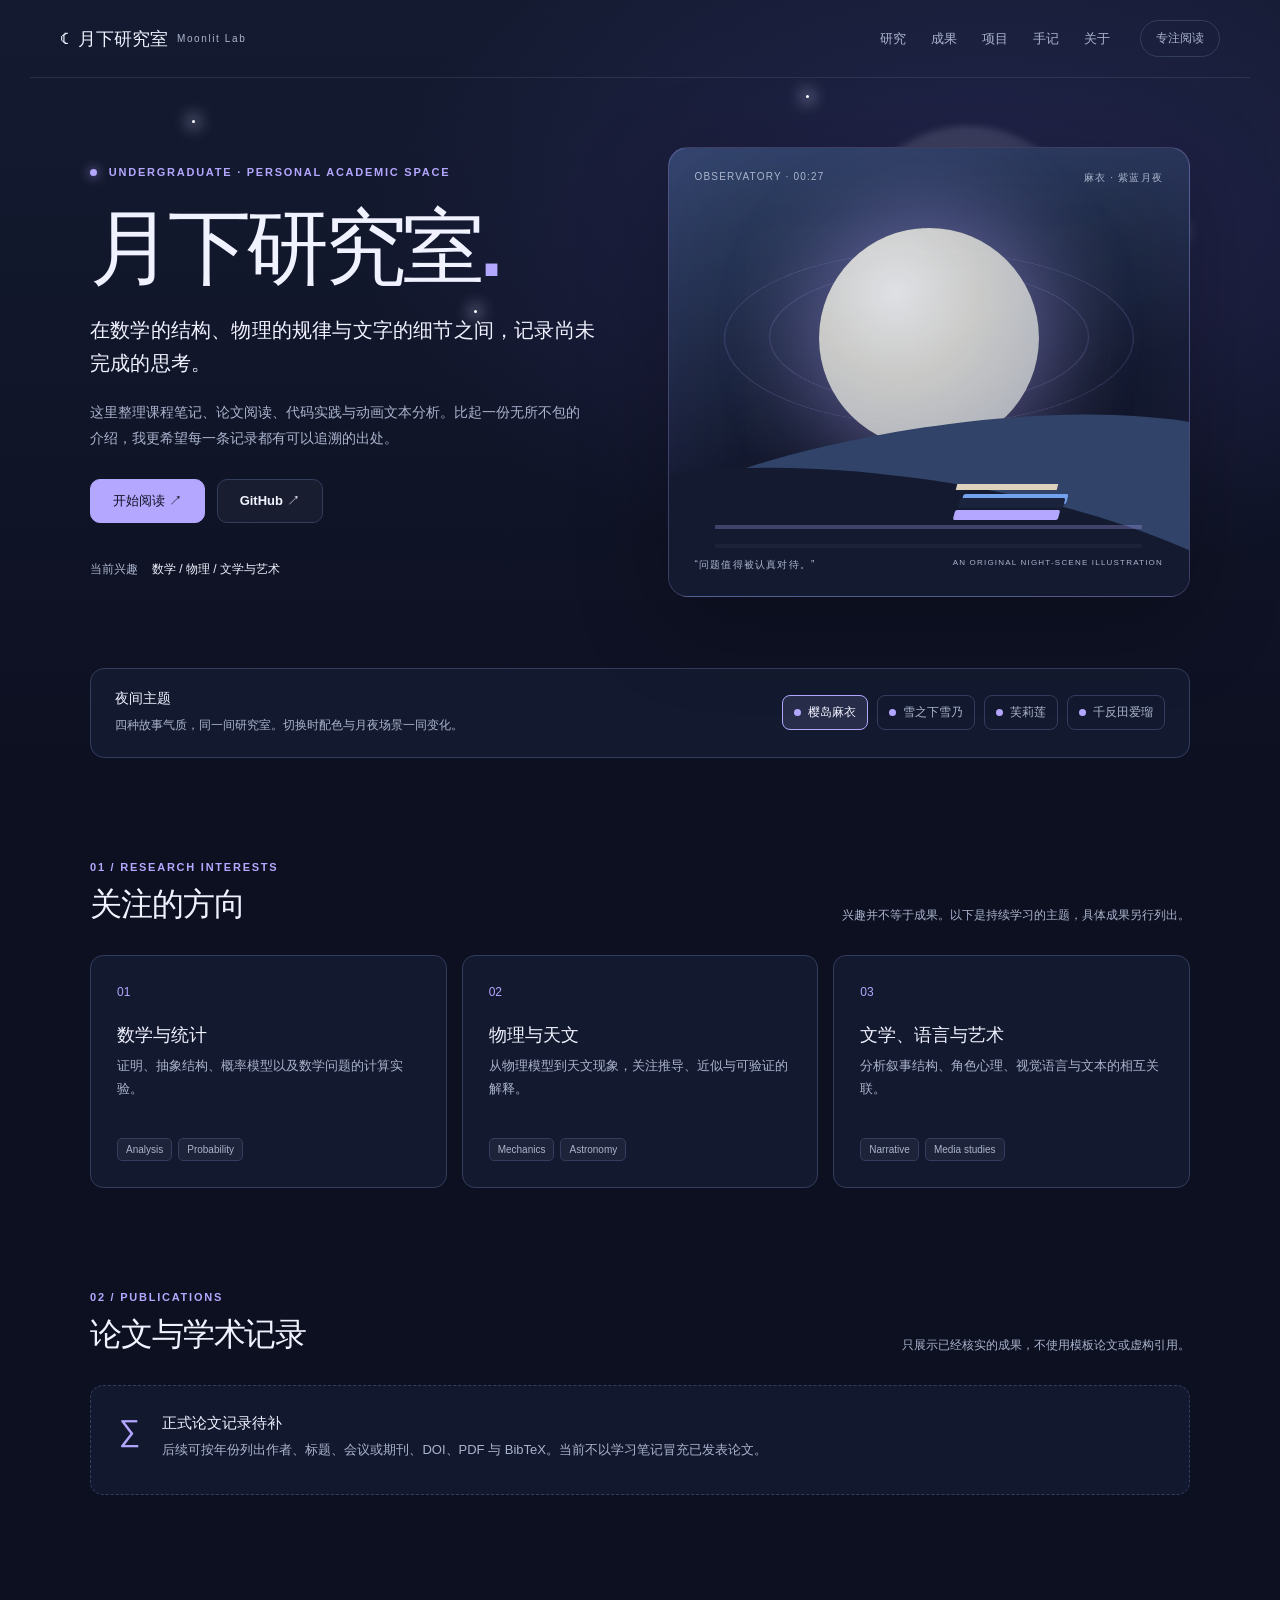
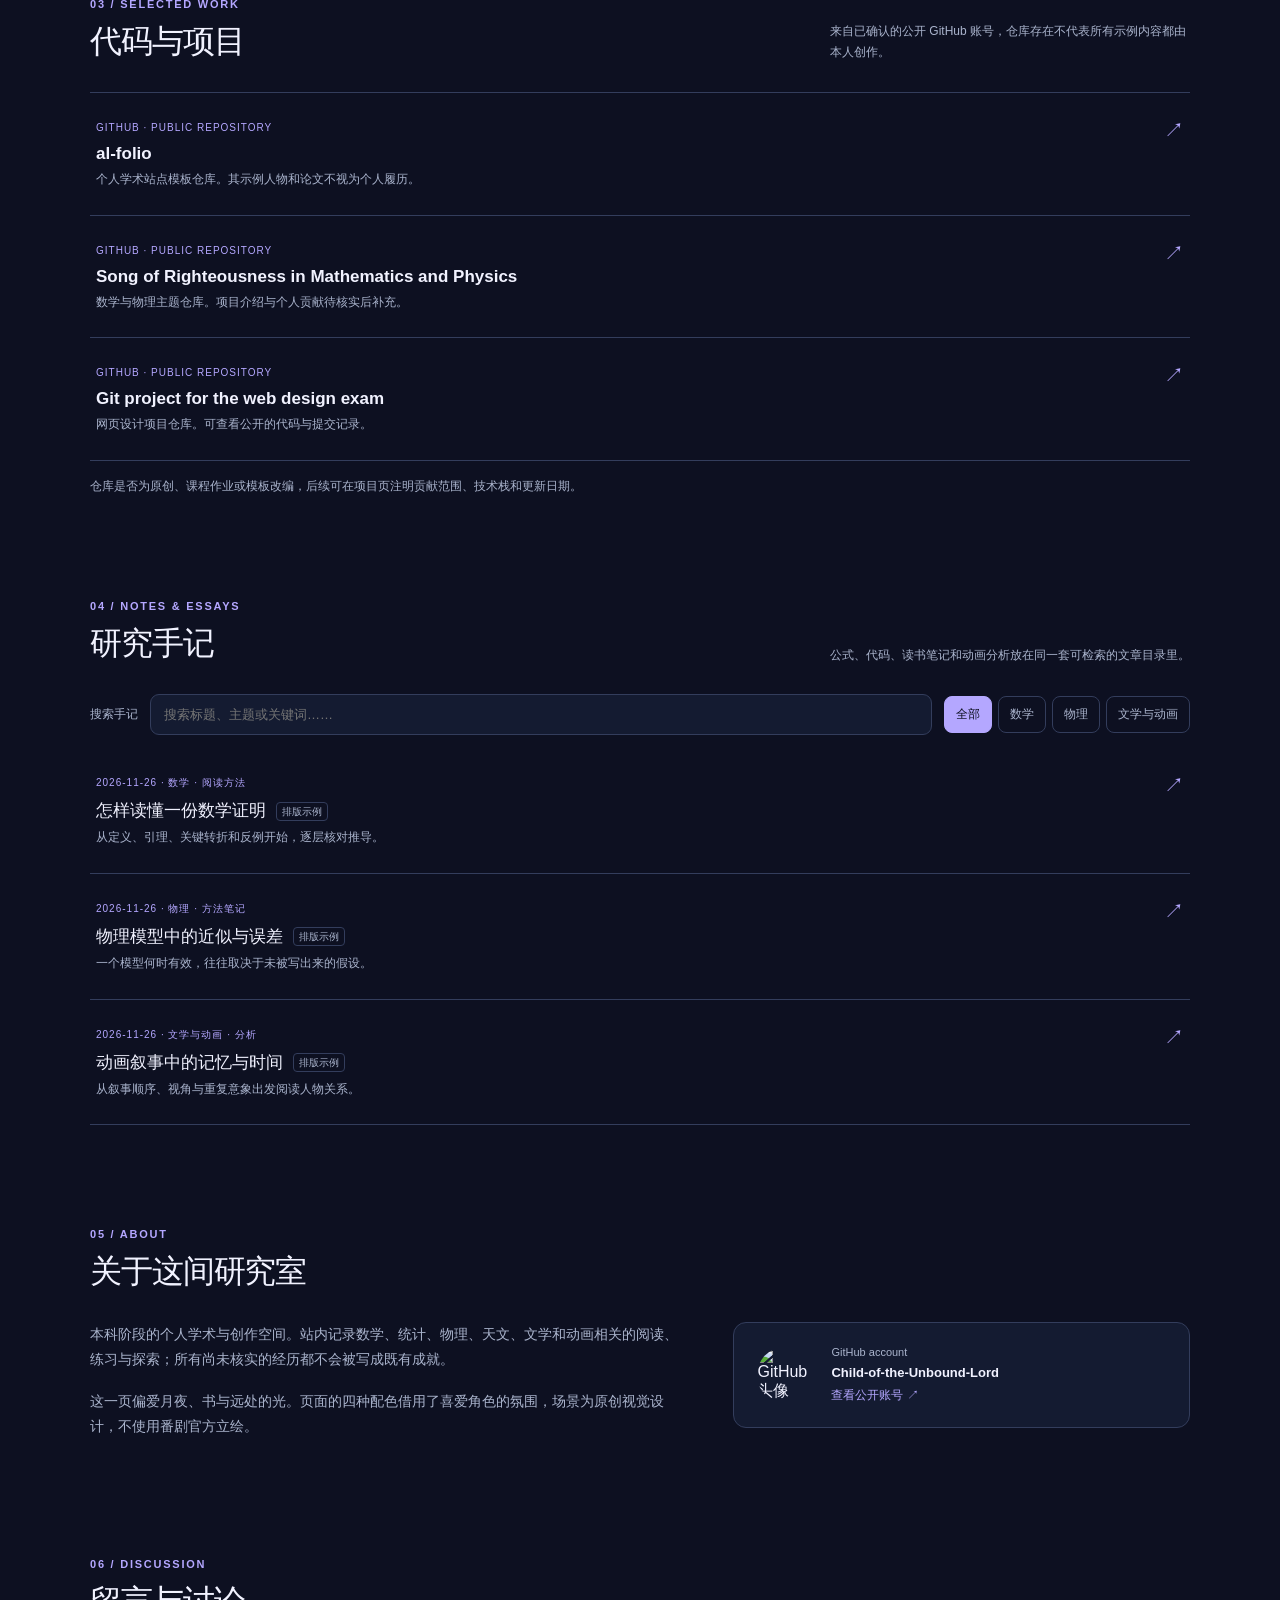
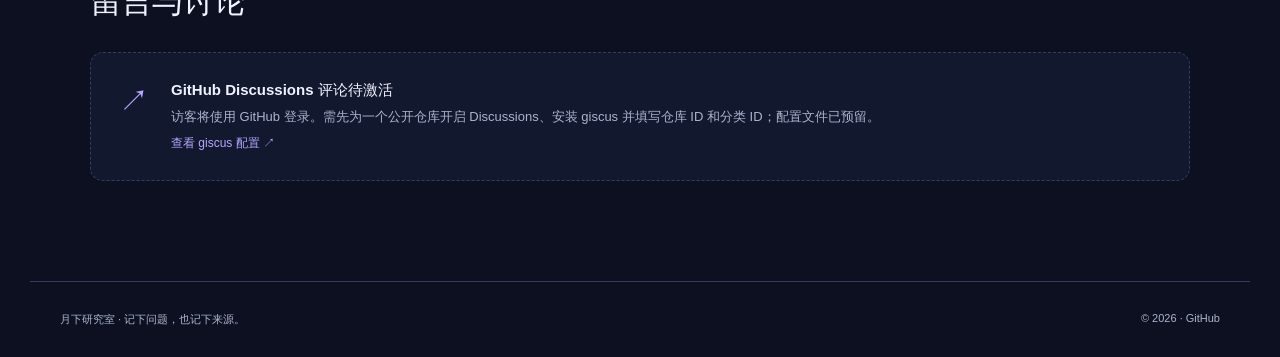
==== docs/index.html @ 4093edd8 "Add Moonlit Lab academic website in docs for GitHub Pages" ====
<!doctype html><html lang="zh-CN"><head><meta charset="utf-8"><meta name="viewport" content="width=device-width,initial-scale=1"><meta name="theme-color" content="#11152b"><meta name="description" content="月下研究室：数学、物理、文学与动画的个人学术空间。"><title>月下研究室 · Moonlit Lab</title><link rel="stylesheet" href="assets/style.css"></head><body data-theme="mai"><div class="sky" aria-hidden="true"><i class="moon"></i><i class="star s1"></i><i class="star s2"></i><i class="star s3"></i><i class="star s4"></i><i class="star s5"></i></div><a class="skip" href="#main">跳到正文</a><header class="topbar"><a href="#home" class="brand">☾ <span>月下研究室</span><small>Moonlit Lab</small></a><nav aria-label="主导航"><a href="#research">研究</a><a href="#publications">成果</a><a href="#projects">项目</a><a href="#notes">手记</a><a href="#about">关于</a></nav><button id="read-mode" class="icon-btn" aria-pressed="false" title="专注阅读模式">专注阅读</button></header><main id="main"><section class="hero" id="home"><div class="hero-copy"><div class="eyebrow"><span class="signal"></span> UNDERGRADUATE · PERSONAL ACADEMIC SPACE</div><h1>月下研究室<span class="dot">.</span></h1><p class="lead">在数学的结构、物理的规律与文字的细节之间，记录尚未完成的思考。</p><p class="intro">这里整理课程笔记、论文阅读、代码实践与动画文本分析。比起一份无所不包的介绍，我更希望每一条记录都有可以追溯的出处。</p><div class="actions"><a class="button primary" href="#notes">开始阅读 <span>↗</span></a><a class="button secondary" target="_blank" rel="noopener noreferrer" href="https://github.com/Child-of-the-Unbound-Lord">GitHub ↗</a></div><div class="status"><span>当前兴趣</span><b>数学 / 物理 / 文学与艺术</b></div></div><div class="hero-art" aria-label="梦幻月夜与研究书桌的装饰场景"><div class="scene-head"><span>OBSERVATORY · 00:27</span><span id="theme-caption">麻衣 · 紫蓝月夜</span></div><div class="orbit orbit1"></div><div class="orbit orbit2"></div><div class="big-moon"></div><div class="landscape"><div class="hill back"></div><div class="hill front"></div><div class="rail"></div><div class="book-stack"></div></div><div class="scene-foot">“问题值得被认真对待。”<span>AN ORIGINAL NIGHT-SCENE ILLUSTRATION</span></div></div></section><section class="theme-panel"><div><b>夜间主题</b><p>四种故事气质，同一间研究室。切换时配色与月夜场景一同变化。</p></div><div class="themes" role="group" aria-label="切换动漫主题"><button data-settheme="mai" aria-pressed="true"><i></i>樱岛麻衣</button><button data-settheme="yukino" aria-pressed="false"><i></i>雪之下雪乃</button><button data-settheme="frieren" aria-pressed="false"><i></i>芙莉莲</button><button data-settheme="eru" aria-pressed="false"><i></i>千反田爱瑠</button></div></section><section class="section" id="research"><div class="section-heading"><div><div class="kicker">01 / RESEARCH INTERESTS</div><h2>关注的方向</h2></div><p>兴趣并不等于成果。以下是持续学习的主题，具体成果另行列出。</p></div><div class="three"><article class="topic"><span class="num">01</span><h3>数学与统计</h3><p>证明、抽象结构、概率模型以及数学问题的计算实验。</p><div class="tags"><span>Analysis</span><span>Probability</span></div></article><article class="topic"><span class="num">02</span><h3>物理与天文</h3><p>从物理模型到天文现象，关注推导、近似与可验证的解释。</p><div class="tags"><span>Mechanics</span><span>Astronomy</span></div></article><article class="topic"><span class="num">03</span><h3>文学、语言与艺术</h3><p>分析叙事结构、角色心理、视觉语言与文本的相互关联。</p><div class="tags"><span>Narrative</span><span>Media studies</span></div></article></div></section><section class="section" id="publications"><div class="section-heading"><div><div class="kicker">02 / PUBLICATIONS</div><h2>论文与学术记录</h2></div><p>只展示已经核实的成果，不使用模板论文或虚构引用。</p></div><div class="empty"><div class="empty-icon">∑</div><div><b>正式论文记录待补</b><p>后续可按年份列出作者、标题、会议或期刊、DOI、PDF 与 BibTeX。当前不以学习笔记冒充已发表论文。</p></div></div></section><section class="section" id="projects"><div class="section-heading"><div><div class="kicker">03 / SELECTED WORK</div><h2>代码与项目</h2></div><p>来自已确认的公开 GitHub 账号，仓库存在不代表所有示例内容都由本人创作。</p></div><div class="project-list"><a class="project" href="https://github.com/Child-of-the-Unbound-Lord/al-folio" target="_blank" rel="noopener noreferrer"><div><small>GITHUB · PUBLIC REPOSITORY</small><h3>al-folio</h3><p>个人学术站点模板仓库。其示例人物和论文不视为个人履历。</p></div><span class="arrow">↗</span></a><a class="project" href="https://github.com/Child-of-the-Unbound-Lord/Song-of-Righteousness-in-Mathematics-and-Physics" target="_blank" rel="noopener noreferrer"><div><small>GITHUB · PUBLIC REPOSITORY</small><h3>Song of Righteousness in Mathematics and Physics</h3><p>数学与物理主题仓库。项目介绍与个人贡献待核实后补充。</p></div><span class="arrow">↗</span></a><a class="project" href="https://github.com/Child-of-the-Unbound-Lord/Git-project-for-the-web-design-exam" target="_blank" rel="noopener noreferrer"><div><small>GITHUB · PUBLIC REPOSITORY</small><h3>Git project for the web design exam</h3><p>网页设计项目仓库。可查看公开的代码与提交记录。</p></div><span class="arrow">↗</span></a></div><p class="detail">仓库是否为原创、课程作业或模板改编，后续可在项目页注明贡献范围、技术栈和更新日期。</p></section><section class="section" id="notes"><div class="section-heading"><div><div class="kicker">04 / NOTES & ESSAYS</div><h2>研究手记</h2></div><p>公式、代码、读书笔记和动画分析放在同一套可检索的文章目录里。</p></div><div class="searchbar"><label for="query">搜索手记</label><input id="query" type="search" placeholder="搜索标题、主题或关键词……" autocomplete="off"><div class="filter" role="group" aria-label="文章分类"><button data-filter="all" aria-pressed="true">全部</button><button data-filter="math" aria-pressed="false">数学</button><button data-filter="physics" aria-pressed="false">物理</button><button data-filter="arts" aria-pressed="false">文学与动画</button></div></div><div id="note-list" class="note-list"></div><p id="no-results" class="no-results" hidden>没有找到匹配的文章。</p></section><section class="section" id="about"><div class="section-heading"><div><div class="kicker">05 / ABOUT</div><h2>关于这间研究室</h2></div></div><div class="about-grid"><div><p>本科阶段的个人学术与创作空间。站内记录数学、统计、物理、天文、文学和动画相关的阅读、练习与探索；所有尚未核实的经历都不会被写成既有成就。</p><p>这一页偏爱月夜、书与远处的光。页面的四种配色借用了喜爱角色的氛围，场景为原创视觉设计，不使用番剧官方立绘。</p></div><aside class="identity"><img src="https://avatars.githubusercontent.com/u/210881829?v=4" alt="GitHub 头像" width="56" height="56"><div><small>GitHub account</small><strong>Child-of-the-Unbound-Lord</strong><a href="https://github.com/Child-of-the-Unbound-Lord" target="_blank" rel="noopener noreferrer">查看公开账号 ↗</a></div></aside></div></section><section class="section" id="comments"><div class="section-heading"><div><div class="kicker">06 / DISCUSSION</div><h2>留言与讨论</h2></div></div><div id="comment-box" class="empty"><div class="empty-icon">↗</div><div><b>GitHub Discussions 评论待激活</b><p>访客将使用 GitHub 登录。需先为一个公开仓库开启 Discussions、安装 giscus 并填写仓库 ID 和分类 ID；配置文件已预留。</p><a href="https://giscus.app/zh-CN" target="_blank" rel="noopener noreferrer">查看 giscus 配置 ↗</a></div></div></section></main><footer><span>月下研究室 · 记下问题，也记下来源。</span><span>© <span id="year"></span> · <a href="https://github.com/Child-of-the-Unbound-Lord">GitHub</a></span></footer><script src="assets/data.js"></script><script src="assets/app.js"></script></body></html>
---- docs/assets/style.css ----
:root{font-family:Inter,-apple-system,BlinkMacSystemFont,"PingFang SC","Microsoft YaHei",sans-serif;color-scheme:dark;font-synthesis:none}*{box-sizing:border-box}html{scroll-behavior:smooth;scroll-padding-top:85px}body{--bg:#0d1021;--panel:#141b31;--panel2:#1a233b;--line:#333d5c;--text:#f1f2ff;--muted:#aab4cd;--accent:#b4a7ff;--a2:#75a2ed;--glow:#6655cc;background:var(--bg);color:var(--text);margin:0;min-width:320px;transition:background .3s,color .3s}body[data-theme=yukino]{--bg:#0c1420;--panel:#142433;--panel2:#1c3142;--line:#365367;--text:#eefaff;--muted:#a3b9c7;--accent:#9cdaed;--a2:#79a9db;--glow:#4c93bd}body[data-theme=frieren]{--bg:#101b19;--panel:#162b26;--panel2:#20382f;--line:#3d5b4c;--text:#f2fff7;--muted:#b6cfc2;--accent:#b7dba7;--a2:#85b7ad;--glow:#619b80}body[data-theme=eru]{--bg:#21151b;--panel:#32232a;--panel2:#422c32;--line:#72504e;--text:#fff6e9;--muted:#dcc7b8;--accent:#f5c88b;--a2:#cfa3ad;--glow:#c09265}button,input{font:inherit}button{cursor:pointer}a{color:inherit;text-decoration:none}a:hover{color:var(--accent)}p{line-height:1.8}body>.sky{position:absolute;left:0;right:0;height:780px;overflow:hidden;pointer-events:none;background:radial-gradient(ellipse at 77% 30%,color-mix(in srgb,var(--glow),transparent 79%),transparent 45%),linear-gradient(to bottom,var(--panel),transparent)}.moon{position:absolute;top:126px;right:15%;width:240px;height:240px;border-radius:50%;background:radial-gradient(circle at 38% 35%,#fffde6 0%,#d9dcf2 40%,#7789b1 100%);opacity:.15;filter:blur(3px)}.star{position:absolute;background:#fff;border-radius:50%;width:3px;height:3px;box-shadow:0 0 16px 3px #d7dbff}.s1{left:15%;top:120px}.s2{left:63%;top:95px}.s3{left:79%;top:430px}.s4{left:37%;top:310px}.s5{left:92%;top:230px}.skip{position:absolute;left:-999px}.skip:focus{left:12px;top:12px;z-index:100;background:var(--panel);padding:12px}.topbar,main,footer{position:relative;z-index:1}.topbar{height:78px;max-width:1220px;padding:0 30px;margin:auto;display:flex;align-items:center;gap:30px;border-bottom:1px solid #ffffff16}.brand{display:flex;align-items:center;gap:9px;font-size:18px;font-weight:750;white-space:nowrap}.brand:first-letter{color:var(--accent)}.brand small{font-weight:400;font-size:10px;letter-spacing:.16em;color:var(--muted)}nav{display:flex;gap:25px;margin-left:auto}nav a{color:var(--muted);font-size:13px}nav a:hover{color:var(--text)}.icon-btn{background:transparent;color:var(--muted);border:1px solid var(--line);padding:9px 15px;border-radius:100px;font-size:12px}.icon-btn:hover{color:var(--text);border-color:var(--accent)}main{max-width:1160px;margin:auto;padding:0 30px}.hero{display:grid;grid-template-columns:1fr 1fr;align-items:center;gap:55px;min-height:590px;padding:68px 0 70px}.eyebrow,.kicker{font-size:11px;letter-spacing:.16em;color:var(--accent);font-weight:750}.signal{display:inline-block;width:7px;height:7px;background:var(--accent);border-radius:50%;box-shadow:0 0 12px var(--accent);margin-right:7px}h1{font-size:clamp(49px,6.5vw,86px);letter-spacing:-.06em;line-height:1.07;margin:25px 0 22px}.dot{color:var(--accent)}.lead{font-size:20px;line-height:1.65;max-width:510px;letter-spacing:.01em}.intro{font-size:14px;color:var(--muted);max-width:490px}.actions{display:flex;gap:12px;margin-top:28px}.button{padding:12px 22px;border-radius:10px;font-size:13px;font-weight:700;border:1px solid var(--line)}.primary{background:var(--accent);color:var(--bg);border-color:var(--accent)}.primary:hover{color:var(--bg);filter:brightness(1.1)}.secondary{background:#ffffff0a}.status{display:flex;gap:14px;margin-top:38px;font-size:12px}.status span{color:var(--muted)}.status b{font-weight:500}.hero-art{height:450px;background:linear-gradient(160deg,color-mix(in srgb,var(--a2),transparent 74%),transparent 60%),linear-gradient(180deg,var(--panel2),var(--bg));position:relative;border-radius:20px;overflow:hidden;border:1px solid color-mix(in srgb,var(--accent),transparent 70%);box-shadow:0 24px 90px #0004,inset 0 0 90px color-mix(in srgb,var(--glow),transparent 90%)}.scene-head,.scene-foot{z-index:3;position:absolute;left:26px;right:26px;display:flex;justify-content:space-between;color:var(--muted);font-size:10px;letter-spacing:.12em}.scene-head{top:23px}.scene-foot{bottom:24px}.scene-foot span{font-size:8px}.big-moon{position:absolute;width:220px;height:220px;border-radius:50%;top:80px;left:calc(50% - 110px);background:radial-gradient(circle at 35% 30%,#fff,#e7e6e0 39%,#bec3d1 100%);opacity:.86;box-shadow:0 0 90px 20px color-mix(in srgb,var(--accent),transparent 54%)}.orbit{position:absolute;width:320px;height:320px;border:1px solid color-mix(in srgb,var(--accent),transparent 75%);border-radius:50%;left:calc(50% - 160px);top:29px;transform:rotateX(65deg) rotateZ(40deg)}.orbit2{width:410px;height:410px;left:calc(50% - 205px);top:-15px;transform:rotateX(65deg) rotateZ(-30deg)}.landscape{position:absolute;inset:0}.hill{position:absolute;bottom:-95px;width:140%;height:210px;border-radius:50% 50% 0 0;left:-20%}.hill.back{bottom:-42px;background:color-mix(in srgb,var(--a2),var(--bg) 65%);transform:rotate(-9deg)}.hill.front{background:var(--panel);transform:rotate(9deg)}.rail{position:absolute;bottom:67px;left:9%;right:9%;height:4px;background:var(--accent);opacity:.28;box-shadow:0 19px 0 #fff2}.book-stack{position:absolute;right:25%;bottom:76px;width:105px;height:10px;border-radius:2px;background:var(--accent);transform:skew(-15deg);box-shadow:2px -12px 0 0 var(--panel2),4px -16px 0 0 var(--a2),-7px -28px 0 -2px #dfd2bc}.theme-panel{background:color-mix(in srgb,var(--panel),transparent 10%);border:1px solid var(--line);border-radius:14px;padding:20px 24px;display:flex;align-items:center;justify-content:space-between;gap:25px}.theme-panel b{font-size:14px}.theme-panel p{margin:7px 0 0;font-size:12px;color:var(--muted)}.themes{display:flex;flex-wrap:wrap;gap:9px}.themes button{white-space:nowrap;border:1px solid var(--line);background:transparent;color:var(--muted);padding:8px 11px;border-radius:8px;font-size:12px}.themes button[aria-pressed=true]{border-color:var(--accent);background:color-mix(in srgb,var(--accent),transparent 87%);color:var(--text)}.themes i{display:inline-block;width:7px;height:7px;border-radius:50%;background:var(--accent);margin-right:7px}.section{padding-top:103px}.section-heading{display:flex;justify-content:space-between;align-items:end;gap:22px;margin-bottom:28px}.section-heading h2{font-size:32px;letter-spacing:-.035em;margin:10px 0 0}.section-heading>p{font-size:12px;color:var(--muted);max-width:360px;margin:0}.three{display:grid;grid-template-columns:repeat(3,1fr);gap:15px}.topic{border:1px solid var(--line);background:color-mix(in srgb,var(--panel),transparent 14%);padding:26px;border-radius:13px;min-height:220px}.topic .num{font-size:12px;color:var(--accent)}.topic h3{font-size:18px;margin:23px 0 7px}.topic p{font-size:13px;color:var(--muted);min-height:70px;margin:0}.tags{display:flex;gap:6px;margin-top:14px;flex-wrap:wrap}.tags span{font-size:10px;background:#ffffff0b;border:1px solid var(--line);border-radius:5px;padding:5px 8px;color:var(--muted)}.empty{display:flex;gap:22px;padding:28px;background:color-mix(in srgb,var(--panel),transparent 18%);border:1px dashed var(--line);border-radius:13px}.empty-icon{font-size:30px;color:var(--accent)}.empty b{font-size:15px}.empty p{font-size:13px;color:var(--muted);margin:5px 0}.empty a{font-size:12px;color:var(--accent)}.project-list{border-top:1px solid var(--line)}.project,.note{display:flex;justify-content:space-between;gap:25px;padding:24px 6px;border-bottom:1px solid var(--line)}.project:hover,.note:hover{background:#ffffff04}.project small,.note small{font-size:10px;letter-spacing:.1em;color:var(--accent)}.project h3,.note h3{font-size:17px;margin:9px 0 5px;font-weight:650}.project p,.note p,.detail{font-size:12px;color:var(--muted);margin:0}.arrow,.note>span{font-size:20px;color:var(--accent)}.detail{padding-top:15px}.searchbar{display:flex;align-items:center;gap:12px;flex-wrap:wrap;margin-bottom:13px}.searchbar label{font-size:12px;color:var(--muted)}input[type=search]{min-width:215px;flex:1;border:1px solid var(--line);border-radius:9px;background:var(--panel);color:var(--text);padding:12px 13px;outline:0;font-size:13px}input:focus{border-color:var(--accent)}.filter{display:flex;gap:6px;flex-wrap:wrap}.filter button{padding:9px 11px;border:1px solid var(--line);background:transparent;color:var(--muted);border-radius:8px;font-size:12px}.filter button[aria-pressed=true]{background:var(--accent);color:var(--bg);border-color:var(--accent)}.note h3 em{font-style:normal;vertical-align:middle;font-size:10px;padding:3px 5px;border:1px solid var(--line);color:var(--muted);border-radius:4px;margin-left:10px}.no-results{color:var(--muted);font-size:13px}.about-grid{display:grid;grid-template-columns:1.3fr 1fr;gap:50px}.about-grid>div p{font-size:14px;color:var(--muted);margin:0 0 16px}.identity{display:flex;align-items:center;gap:18px;border:1px solid var(--line);border-radius:13px;background:var(--panel);padding:23px;height:max-content}.identity img{border-radius:50%}.identity>div{display:flex;flex-direction:column;gap:7px;min-width:0}.identity small{color:var(--muted);font-size:11px}.identity strong{font-size:13px;overflow-wrap:anywhere}.identity a{font-size:12px;color:var(--accent)}footer{max-width:1220px;margin:100px auto 0;padding:30px;border-top:1px solid var(--line);display:flex;justify-content:space-between;color:var(--muted);font-size:11px}.reading .sky,.reading .hero-art,.reading .theme-panel{display:none}.reading .hero{display:block;min-height:0;padding:40px 0 15px}.reading .hero-copy{max-width:740px}.reading .section{padding-top:65px}.reading .topic{background:transparent}@media(max-width:900px){.hero{grid-template-columns:1fr;gap:24px;padding-top:65px}.hero-art{height:380px}.theme-panel{align-items:start;flex-direction:column}.three{grid-template-columns:1fr}.topic{min-height:auto}.topic p{min-height:0}.about-grid{grid-template-columns:1fr}.topbar{gap:12px}nav{gap:12px}}@media(max-width:580px){main{padding:0 18px}.topbar{padding:0 16px;height:auto;min-height:68px;flex-wrap:wrap;padding-bottom:10px}.brand small{display:none}nav{order:3;flex:1;justify-content:space-between;margin:0;width:100%;padding-top:8px}.icon-btn{margin-left:auto}.hero{padding-top:45px}.hero-art{height:320px}.scene-foot span{display:none}.big-moon{height:155px;width:155px;left:calc(50% - 77px)}.orbit{left:calc(50% - 160px)}.section{padding-top:70px}.section-heading{align-items:start;flex-direction:column;gap:9px}.section-heading h2{font-size:27px}.section-heading>p{max-width:100%}footer{flex-direction:column;gap:10px;padding:24px 18px;margin-top:65px}.searchbar{display:block}.searchbar input{width:100%;margin:9px 0}.filter button{margin:3px}.brand{font-size:15px}}
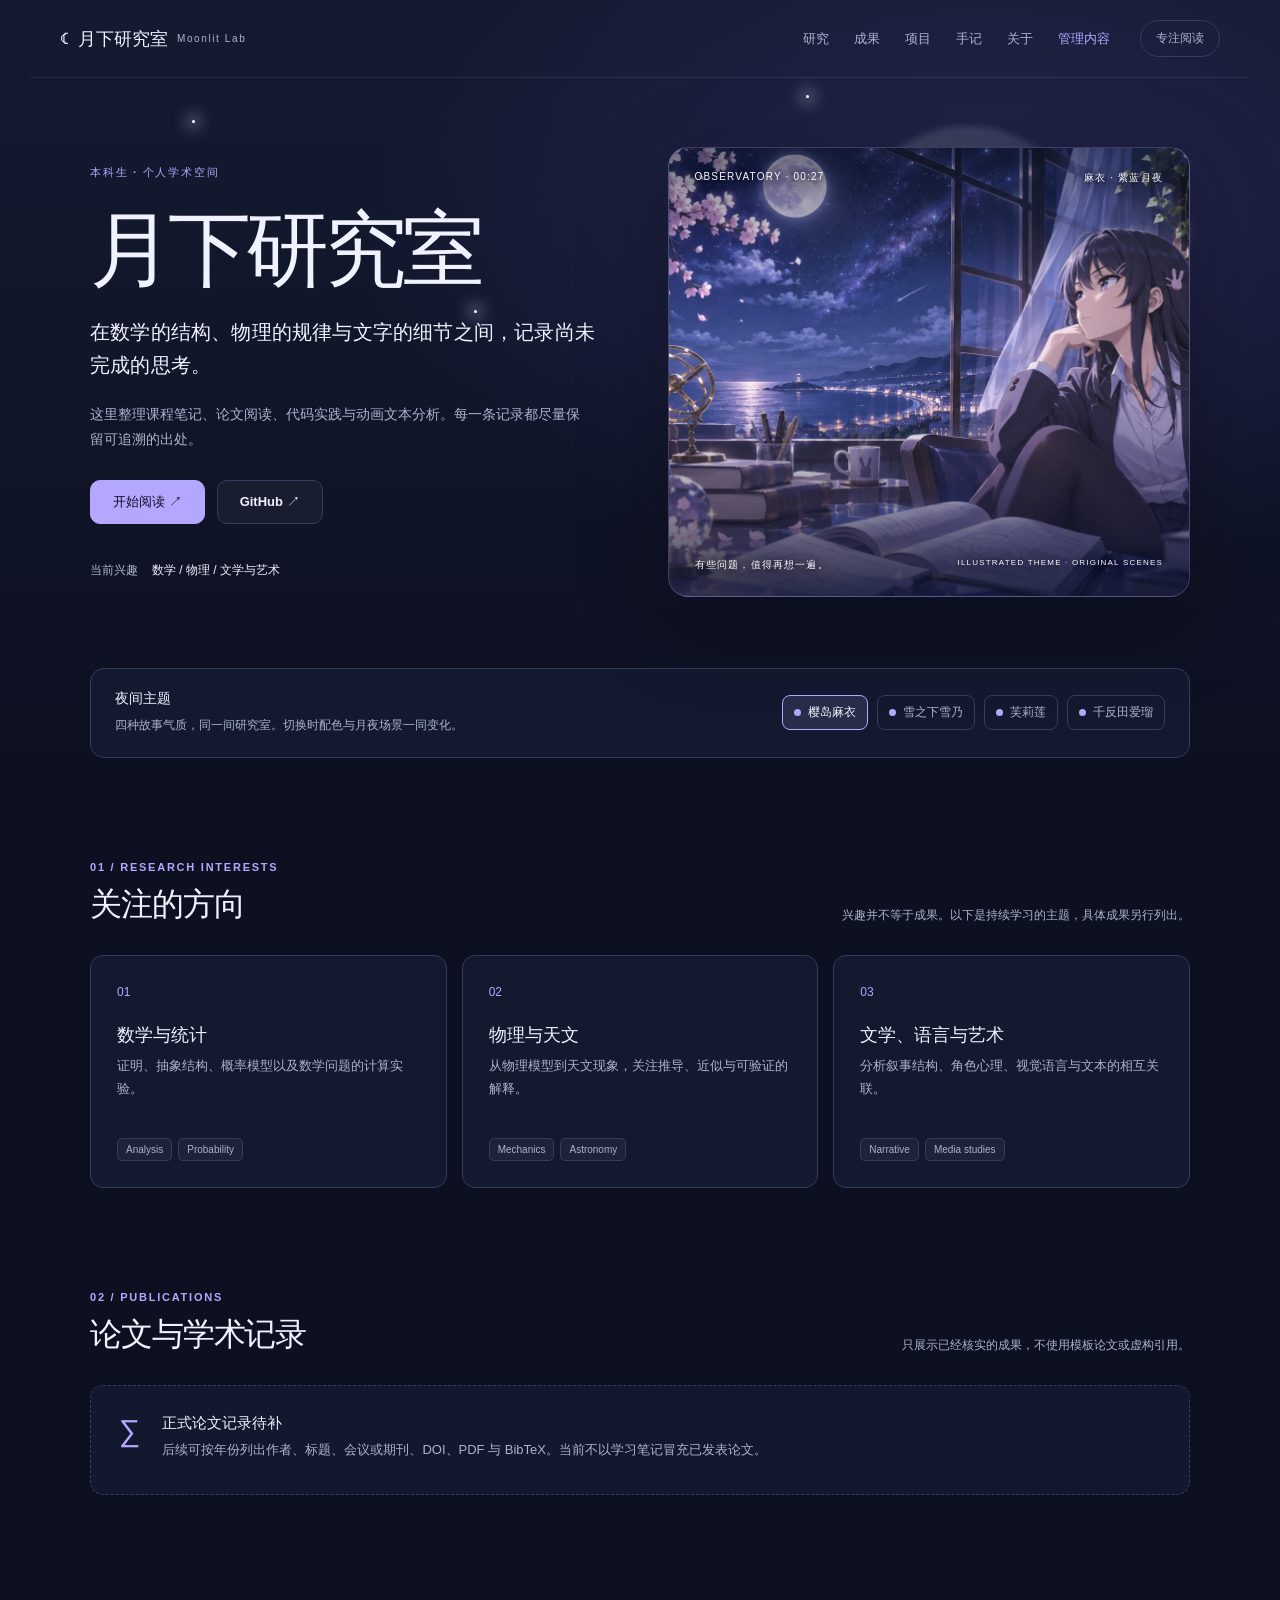
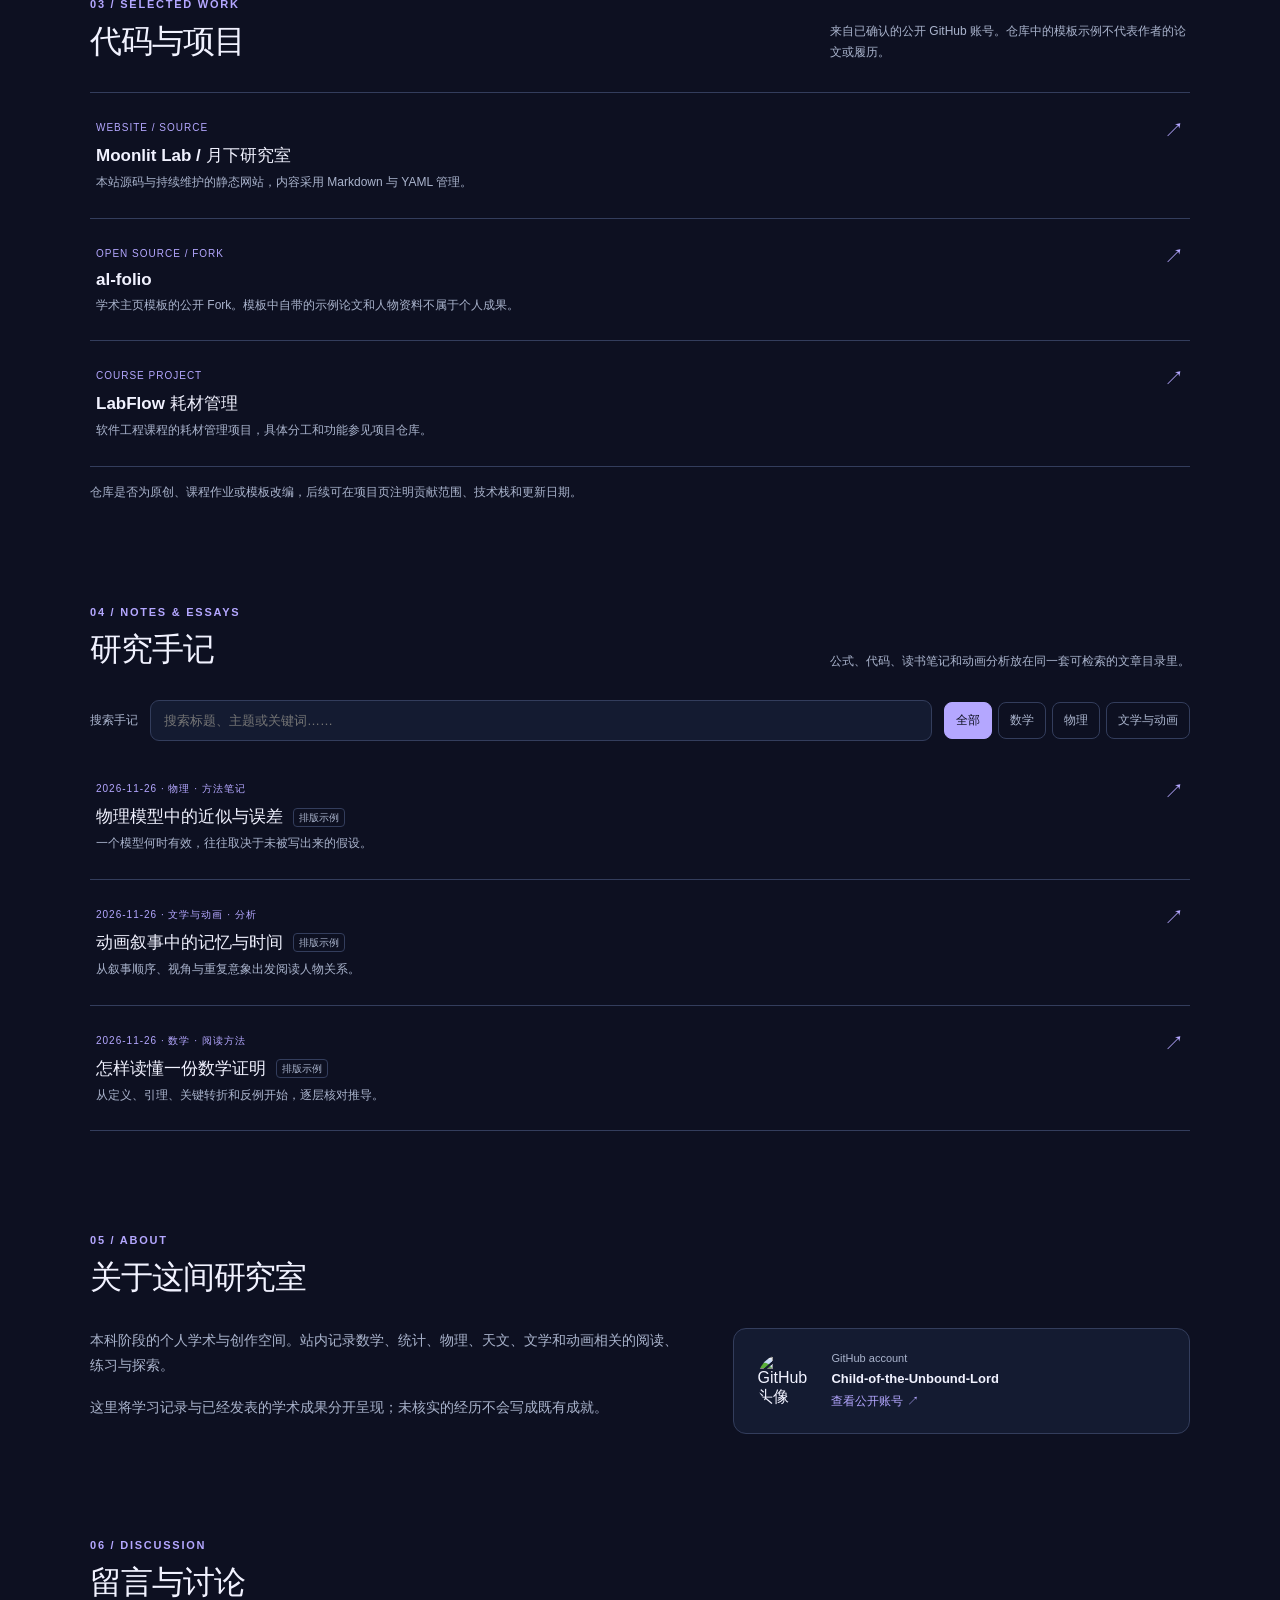
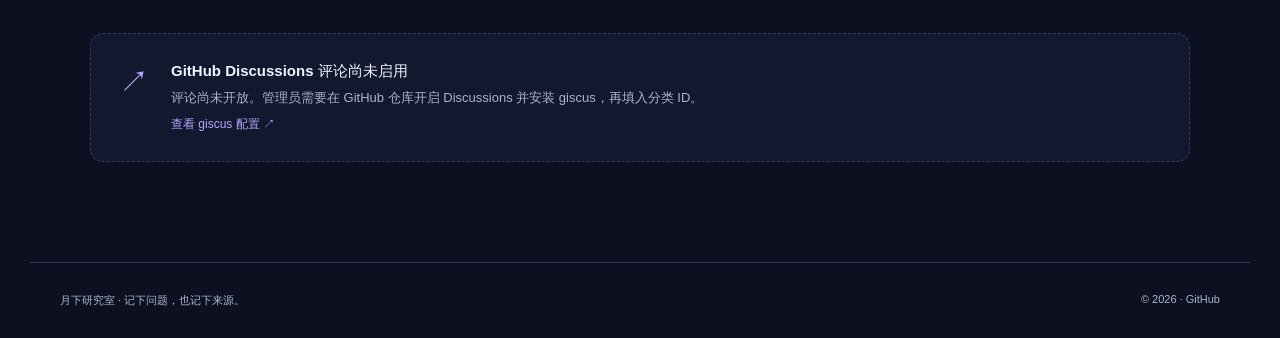
==== commit 4364caf8: "feat: CMS-managed Moonlit Lab, real server-side KaTeX, four illustrations and giscus-ready comments" ====
--- a/docs/index.html
+++ b/docs/index.html
@@ -1 +1,2 @@
-<!doctype html><html lang="zh-CN"><head><meta charset="utf-8"><meta name="viewport" content="width=device-width,initial-scale=1"><meta name="theme-color" content="#11152b"><meta name="description" content="月下研究室：数学、物理、文学与动画的个人学术空间。"><title>月下研究室 · Moonlit Lab</title><link rel="stylesheet" href="assets/style.css"></head><body data-theme="mai"><div class="sky" aria-hidden="true"><i class="moon"></i><i class="star s1"></i><i class="star s2"></i><i class="star s3"></i><i class="star s4"></i><i class="star s5"></i></div><a class="skip" href="#main">跳到正文</a><header class="topbar"><a href="#home" class="brand">☾ <span>月下研究室</span><small>Moonlit Lab</small></a><nav aria-label="主导航"><a href="#research">研究</a><a href="#publications">成果</a><a href="#projects">项目</a><a href="#notes">手记</a><a href="#about">关于</a></nav><button id="read-mode" class="icon-btn" aria-pressed="false" title="专注阅读模式">专注阅读</button></header><main id="main"><section class="hero" id="home"><div class="hero-copy"><div class="eyebrow"><span class="signal"></span> UNDERGRADUATE · PERSONAL ACADEMIC SPACE</div><h1>月下研究室<span class="dot">.</span></h1><p class="lead">在数学的结构、物理的规律与文字的细节之间，记录尚未完成的思考。</p><p class="intro">这里整理课程笔记、论文阅读、代码实践与动画文本分析。比起一份无所不包的介绍，我更希望每一条记录都有可以追溯的出处。</p><div class="actions"><a class="button primary" href="#notes">开始阅读 <span>↗</span></a><a class="button secondary" target="_blank" rel="noopener noreferrer" href="https://github.com/Child-of-the-Unbound-Lord">GitHub ↗</a></div><div class="status"><span>当前兴趣</span><b>数学 / 物理 / 文学与艺术</b></div></div><div class="hero-art" aria-label="梦幻月夜与研究书桌的装饰场景"><div class="scene-head"><span>OBSERVATORY · 00:27</span><span id="theme-caption">麻衣 · 紫蓝月夜</span></div><div class="orbit orbit1"></div><div class="orbit orbit2"></div><div class="big-moon"></div><div class="landscape"><div class="hill back"></div><div class="hill front"></div><div class="rail"></div><div class="book-stack"></div></div><div class="scene-foot">“问题值得被认真对待。”<span>AN ORIGINAL NIGHT-SCENE ILLUSTRATION</span></div></div></section><section class="theme-panel"><div><b>夜间主题</b><p>四种故事气质，同一间研究室。切换时配色与月夜场景一同变化。</p></div><div class="themes" role="group" aria-label="切换动漫主题"><button data-settheme="mai" aria-pressed="true"><i></i>樱岛麻衣</button><button data-settheme="yukino" aria-pressed="false"><i></i>雪之下雪乃</button><button data-settheme="frieren" aria-pressed="false"><i></i>芙莉莲</button><button data-settheme="eru" aria-pressed="false"><i></i>千反田爱瑠</button></div></section><section class="section" id="research"><div class="section-heading"><div><div class="kicker">01 / RESEARCH INTERESTS</div><h2>关注的方向</h2></div><p>兴趣并不等于成果。以下是持续学习的主题，具体成果另行列出。</p></div><div class="three"><article class="topic"><span class="num">01</span><h3>数学与统计</h3><p>证明、抽象结构、概率模型以及数学问题的计算实验。</p><div class="tags"><span>Analysis</span><span>Probability</span></div></article><article class="topic"><span class="num">02</span><h3>物理与天文</h3><p>从物理模型到天文现象，关注推导、近似与可验证的解释。</p><div class="tags"><span>Mechanics</span><span>Astronomy</span></div></article><article class="topic"><span class="num">03</span><h3>文学、语言与艺术</h3><p>分析叙事结构、角色心理、视觉语言与文本的相互关联。</p><div class="tags"><span>Narrative</span><span>Media studies</span></div></article></div></section><section class="section" id="publications"><div class="section-heading"><div><div class="kicker">02 / PUBLICATIONS</div><h2>论文与学术记录</h2></div><p>只展示已经核实的成果，不使用模板论文或虚构引用。</p></div><div class="empty"><div class="empty-icon">∑</div><div><b>正式论文记录待补</b><p>后续可按年份列出作者、标题、会议或期刊、DOI、PDF 与 BibTeX。当前不以学习笔记冒充已发表论文。</p></div></div></section><section class="section" id="projects"><div class="section-heading"><div><div class="kicker">03 / SELECTED WORK</div><h2>代码与项目</h2></div><p>来自已确认的公开 GitHub 账号，仓库存在不代表所有示例内容都由本人创作。</p></div><div class="project-list"><a class="project" href="https://github.com/Child-of-the-Unbound-Lord/al-folio" target="_blank" rel="noopener noreferrer"><div><small>GITHUB · PUBLIC REPOSITORY</small><h3>al-folio</h3><p>个人学术站点模板仓库。其示例人物和论文不视为个人履历。</p></div><span class="arrow">↗</span></a><a class="project" href="https://github.com/Child-of-the-Unbound-Lord/Song-of-Righteousness-in-Mathematics-and-Physics" target="_blank" rel="noopener noreferrer"><div><small>GITHUB · PUBLIC REPOSITORY</small><h3>Song of Righteousness in Mathematics and Physics</h3><p>数学与物理主题仓库。项目介绍与个人贡献待核实后补充。</p></div><span class="arrow">↗</span></a><a class="project" href="https://github.com/Child-of-the-Unbound-Lord/Git-project-for-the-web-design-exam" target="_blank" rel="noopener noreferrer"><div><small>GITHUB · PUBLIC REPOSITORY</small><h3>Git project for the web design exam</h3><p>网页设计项目仓库。可查看公开的代码与提交记录。</p></div><span class="arrow">↗</span></a></div><p class="detail">仓库是否为原创、课程作业或模板改编，后续可在项目页注明贡献范围、技术栈和更新日期。</p></section><section class="section" id="notes"><div class="section-heading"><div><div class="kicker">04 / NOTES & ESSAYS</div><h2>研究手记</h2></div><p>公式、代码、读书笔记和动画分析放在同一套可检索的文章目录里。</p></div><div class="searchbar"><label for="query">搜索手记</label><input id="query" type="search" placeholder="搜索标题、主题或关键词……" autocomplete="off"><div class="filter" role="group" aria-label="文章分类"><button data-filter="all" aria-pressed="true">全部</button><button data-filter="math" aria-pressed="false">数学</button><button data-filter="physics" aria-pressed="false">物理</button><button data-filter="arts" aria-pressed="false">文学与动画</button></div></div><div id="note-list" class="note-list"></div><p id="no-results" class="no-results" hidden>没有找到匹配的文章。</p></section><section class="section" id="about"><div class="section-heading"><div><div class="kicker">05 / ABOUT</div><h2>关于这间研究室</h2></div></div><div class="about-grid"><div><p>本科阶段的个人学术与创作空间。站内记录数学、统计、物理、天文、文学和动画相关的阅读、练习与探索；所有尚未核实的经历都不会被写成既有成就。</p><p>这一页偏爱月夜、书与远处的光。页面的四种配色借用了喜爱角色的氛围，场景为原创视觉设计，不使用番剧官方立绘。</p></div><aside class="identity"><img src="https://avatars.githubusercontent.com/u/210881829?v=4" alt="GitHub 头像" width="56" height="56"><div><small>GitHub account</small><strong>Child-of-the-Unbound-Lord</strong><a href="https://github.com/Child-of-the-Unbound-Lord" target="_blank" rel="noopener noreferrer">查看公开账号 ↗</a></div></aside></div></section><section class="section" id="comments"><div class="section-heading"><div><div class="kicker">06 / DISCUSSION</div><h2>留言与讨论</h2></div></div><div id="comment-box" class="empty"><div class="empty-icon">↗</div><div><b>GitHub Discussions 评论待激活</b><p>访客将使用 GitHub 登录。需先为一个公开仓库开启 Discussions、安装 giscus 并填写仓库 ID 和分类 ID；配置文件已预留。</p><a href="https://giscus.app/zh-CN" target="_blank" rel="noopener noreferrer">查看 giscus 配置 ↗</a></div></div></section></main><footer><span>月下研究室 · 记下问题，也记下来源。</span><span>© <span id="year"></span> · <a href="https://github.com/Child-of-the-Unbound-Lord">GitHub</a></span></footer><script src="assets/data.js"></script><script src="assets/app.js"></script></body></html>
+<!DOCTYPE html>
+<html lang="zh-CN"><head><meta charset="utf-8"/><meta content="width=device-width,initial-scale=1" name="viewport"/><meta content="#11152b" name="theme-color"/><meta content="这里整理课程笔记、论文阅读、代码实践与动画文本分析。每一条记录都尽量保留可追溯的出处。" name="description"/><title>月下研究室 · Moonlit Lab</title><link href="https://child-of-the-unbound-lord.github.io/Song-of-Righteousness-in-Mathematics-and-Physics/" rel="canonical"/><meta content="website" property="og:type"/><meta content="月下研究室 · Moonlit Lab" property="og:title"/><meta content="数学、物理、文学与动画的个人学术空间。" property="og:description"/><meta content="https://child-of-the-unbound-lord.github.io/Song-of-Righteousness-in-Mathematics-and-Physics/" property="og:url"/><meta content="summary" name="twitter:card"/><link href="assets/favicon.svg" rel="icon" type="image/svg+xml"/><link href="assets/style.css" rel="stylesheet"/></head><body data-theme="mai"><div aria-hidden="true" class="sky"><i class="moon"></i><i class="star s1"></i><i class="star s2"></i><i class="star s3"></i><i class="star s4"></i><i class="star s5"></i></div><a class="skip" href="#main">跳到正文</a><header class="topbar"><a class="brand" href="#home">☾ <span>月下研究室</span><small>Moonlit Lab</small></a><nav aria-label="主导航"><a href="#research">研究</a><a href="#publications">成果</a><a href="#projects">项目</a><a href="#notes">手记</a><a href="#about">关于</a><a class="admin-link" href="admin/">管理内容</a></nav><button aria-pressed="false" class="icon-btn" id="read-mode" title="专注阅读模式">专注阅读</button></header><main id="main"><section class="hero" id="home"><div class="hero-copy"><div class="eyebrow">本科生 · 个人学术空间</div><h1>月下研究室</h1><p class="lead">在数学的结构、物理的规律与文字的细节之间，记录尚未完成的思考。</p><p class="intro">这里整理课程笔记、论文阅读、代码实践与动画文本分析。每一条记录都尽量保留可追溯的出处。</p><div class="actions"><a class="button primary" href="#notes">开始阅读 ↗</a><a class="button secondary" href="https://github.com/Child-of-the-Unbound-Lord" rel="noopener noreferrer" target="_blank">GitHub ↗</a></div><div class="status"><span>当前兴趣</span><b>数学 / 物理 / 文学与艺术</b></div></div><div aria-label="梦幻月夜与研究书桌的装饰场景" class="hero-art"><img alt="紫蓝海岸、月光与一间放着书的观星台。" class="theme-illustration" fetchpriority="high" height="740" id="theme-illustration" src="assets/themes/mai.webp" width="1100"/><div class="scene-head"><span>OBSERVATORY · 00:27</span><span id="theme-caption">麻衣 · 紫蓝月夜</span></div><div class="scene-foot">有些问题，值得再想一遍。<span>ILLUSTRATED THEME · ORIGINAL SCENES</span></div></div></section><section class="theme-panel"><div><b>夜间主题</b><p>四种故事气质，同一间研究室。切换时配色与月夜场景一同变化。</p></div><div aria-label="切换动漫主题" class="themes" role="group"><button aria-pressed="true" data-settheme="mai" title="紫蓝海岸、月光与一间放着书的观星台。"><i></i>樱岛麻衣</button><button aria-pressed="false" data-settheme="yukino" title="雪夜里的图书馆与澄净而安静的思考。"><i></i>雪之下雪乃</button><button aria-pressed="false" data-settheme="frieren" title="林间遗迹、星空与一段缓慢流动的时间。"><i></i>芙莉莲</button><button aria-pressed="false" data-settheme="eru" title="灯火、旧书与永远值得追问的好奇心。"><i></i>千反田爱瑠</button></div></section><section class="section" id="research"><div class="section-heading"><div><div class="kicker">01 / RESEARCH INTERESTS</div><h2>关注的方向</h2></div><p>兴趣并不等于成果。以下是持续学习的主题，具体成果另行列出。</p></div><div class="three"><article class="topic"><span class="num">01</span><h3>数学与统计</h3><p>证明、抽象结构、概率模型以及数学问题的计算实验。</p><div class="tags"><span>Analysis</span><span>Probability</span></div></article><article class="topic"><span class="num">02</span><h3>物理与天文</h3><p>从物理模型到天文现象，关注推导、近似与可验证的解释。</p><div class="tags"><span>Mechanics</span><span>Astronomy</span></div></article><article class="topic"><span class="num">03</span><h3>文学、语言与艺术</h3><p>分析叙事结构、角色心理、视觉语言与文本的相互关联。</p><div class="tags"><span>Narrative</span><span>Media studies</span></div></article></div></section><section class="section" id="publications"><div class="section-heading"><div><div class="kicker">02 / PUBLICATIONS</div><h2>论文与学术记录</h2></div><p>只展示已经核实的成果，不使用模板论文或虚构引用。</p></div><div class="empty"><div class="empty-icon">∑</div><div><b>正式论文记录待补</b><p>后续可按年份列出作者、标题、会议或期刊、DOI、PDF 与 BibTeX。当前不以学习笔记冒充已发表论文。</p></div></div></section><section class="section" id="projects"><div class="section-heading"><div><div class="kicker">03 / SELECTED WORK</div><h2>代码与项目</h2></div><p>来自已确认的公开 GitHub 账号。仓库中的模板示例不代表作者的论文或履历。</p></div><div class="project-list"><a class="project" href="https://github.com/Child-of-the-Unbound-Lord/Song-of-Righteousness-in-Mathematics-and-Physics" rel="noopener noreferrer" target="_blank"><div><small>WEBSITE / SOURCE</small><h3>Moonlit Lab / 月下研究室</h3><p>本站源码与持续维护的静态网站，内容采用 Markdown 与 YAML 管理。</p></div><span class="arrow">↗</span></a><a class="project" href="https://github.com/Child-of-the-Unbound-Lord/al-folio" rel="noopener noreferrer" target="_blank"><div><small>OPEN SOURCE / FORK</small><h3>al-folio</h3><p>学术主页模板的公开 Fork。模板中自带的示例论文和人物资料不属于个人成果。</p></div><span class="arrow">↗</span></a><a class="project" href="https://github.com/Child-of-the-Unbound-Lord/Git-project-for-the-web-design-exam" rel="noopener noreferrer" target="_blank"><div><small>COURSE PROJECT</small><h3>LabFlow 耗材管理</h3><p>软件工程课程的耗材管理项目，具体分工和功能参见项目仓库。</p></div><span class="arrow">↗</span></a></div><p class="detail">仓库是否为原创、课程作业或模板改编，后续可在项目页注明贡献范围、技术栈和更新日期。</p></section><section class="section" id="notes"><div class="section-heading"><div><div class="kicker">04 / NOTES &amp; ESSAYS</div><h2>研究手记</h2></div><p>公式、代码、读书笔记和动画分析放在同一套可检索的文章目录里。</p></div><div class="searchbar"><label for="query">搜索手记</label><input autocomplete="off" id="query" placeholder="搜索标题、主题或关键词……" type="search"/><div aria-label="文章分类" class="filter" role="group"><button aria-pressed="true" data-filter="all">全部</button><button aria-pressed="false" data-filter="math">数学</button><button aria-pressed="false" data-filter="physics">物理</button><button aria-pressed="false" data-filter="arts">文学与动画</button></div></div><div class="note-list" id="note-list"></div><p class="no-results" hidden="" id="no-results">没有找到匹配的文章。</p></section><section class="section" id="about"><div class="section-heading"><div><div class="kicker">05 / ABOUT</div><h2>关于这间研究室</h2></div></div><div class="about-grid"><div><p>本科阶段的个人学术与创作空间。站内记录数学、统计、物理、天文、文学和动画相关的阅读、练习与探索。</p><p>这里将学习记录与已经发表的学术成果分开呈现；未核实的经历不会写成既有成就。</p></div><aside class="identity"><img alt="GitHub 头像" height="56" src="https://github.com/Child-of-the-Unbound-Lord.png?size=112" width="56"/><div><small>GitHub account</small><strong>Child-of-the-Unbound-Lord</strong><a href="https://github.com/Child-of-the-Unbound-Lord" rel="noopener noreferrer" target="_blank">查看公开账号 ↗</a></div></aside></div></section><section class="section" id="comments"><div class="section-heading"><div><div class="kicker">06 / DISCUSSION</div><h2>留言与讨论</h2></div></div><div class="empty" id="comment-box"><div class="empty-icon">↗</div><div><b>GitHub Discussions 评论尚未启用</b><p>评论尚未开放。管理员需要在 GitHub 仓库开启 Discussions 并安装 giscus，再填入分类 ID。</p><a href="https://giscus.app/zh-CN" rel="noopener noreferrer" target="_blank">查看 giscus 配置 ↗</a></div></div></section></main><footer><span>月下研究室 · 记下问题，也记下来源。</span><span>© <span id="year"></span> · <a href="https://github.com/Child-of-the-Unbound-Lord">GitHub</a></span></footer><script src="assets/data.js"></script><script src="assets/app.js"></script><script src="assets/comments.js"></script></body></html>
--- a/docs/assets/style.css
+++ b/docs/assets/style.css
@@ -1 +1,19 @@
 :root{font-family:Inter,-apple-system,BlinkMacSystemFont,"PingFang SC","Microsoft YaHei",sans-serif;color-scheme:dark;font-synthesis:none}*{box-sizing:border-box}html{scroll-behavior:smooth;scroll-padding-top:85px}body{--bg:#0d1021;--panel:#141b31;--panel2:#1a233b;--line:#333d5c;--text:#f1f2ff;--muted:#aab4cd;--accent:#b4a7ff;--a2:#75a2ed;--glow:#6655cc;background:var(--bg);color:var(--text);margin:0;min-width:320px;transition:background .3s,color .3s}body[data-theme=yukino]{--bg:#0c1420;--panel:#142433;--panel2:#1c3142;--line:#365367;--text:#eefaff;--muted:#a3b9c7;--accent:#9cdaed;--a2:#79a9db;--glow:#4c93bd}body[data-theme=frieren]{--bg:#101b19;--panel:#162b26;--panel2:#20382f;--line:#3d5b4c;--text:#f2fff7;--muted:#b6cfc2;--accent:#b7dba7;--a2:#85b7ad;--glow:#619b80}body[data-theme=eru]{--bg:#21151b;--panel:#32232a;--panel2:#422c32;--line:#72504e;--text:#fff6e9;--muted:#dcc7b8;--accent:#f5c88b;--a2:#cfa3ad;--glow:#c09265}button,input{font:inherit}button{cursor:pointer}a{color:inherit;text-decoration:none}a:hover{color:var(--accent)}p{line-height:1.8}body>.sky{position:absolute;left:0;right:0;height:780px;overflow:hidden;pointer-events:none;background:radial-gradient(ellipse at 77% 30%,color-mix(in srgb,var(--glow),transparent 79%),transparent 45%),linear-gradient(to bottom,var(--panel),transparent)}.moon{position:absolute;top:126px;right:15%;width:240px;height:240px;border-radius:50%;background:radial-gradient(circle at 38% 35%,#fffde6 0%,#d9dcf2 40%,#7789b1 100%);opacity:.15;filter:blur(3px)}.star{position:absolute;background:#fff;border-radius:50%;width:3px;height:3px;box-shadow:0 0 16px 3px #d7dbff}.s1{left:15%;top:120px}.s2{left:63%;top:95px}.s3{left:79%;top:430px}.s4{left:37%;top:310px}.s5{left:92%;top:230px}.skip{position:absolute;left:-999px}.skip:focus{left:12px;top:12px;z-index:100;background:var(--panel);padding:12px}.topbar,main,footer{position:relative;z-index:1}.topbar{height:78px;max-width:1220px;padding:0 30px;margin:auto;display:flex;align-items:center;gap:30px;border-bottom:1px solid #ffffff16}.brand{display:flex;align-items:center;gap:9px;font-size:18px;font-weight:750;white-space:nowrap}.brand:first-letter{color:var(--accent)}.brand small{font-weight:400;font-size:10px;letter-spacing:.16em;color:var(--muted)}nav{display:flex;gap:25px;margin-left:auto}nav a{color:var(--muted);font-size:13px}nav a:hover{color:var(--text)}.icon-btn{background:transparent;color:var(--muted);border:1px solid var(--line);padding:9px 15px;border-radius:100px;font-size:12px}.icon-btn:hover{color:var(--text);border-color:var(--accent)}main{max-width:1160px;margin:auto;padding:0 30px}.hero{display:grid;grid-template-columns:1fr 1fr;align-items:center;gap:55px;min-height:590px;padding:68px 0 70px}.eyebrow,.kicker{font-size:11px;letter-spacing:.16em;color:var(--accent);font-weight:750}.signal{display:inline-block;width:7px;height:7px;background:var(--accent);border-radius:50%;box-shadow:0 0 12px var(--accent);margin-right:7px}h1{font-size:clamp(49px,6.5vw,86px);letter-spacing:-.06em;line-height:1.07;margin:25px 0 22px}.dot{color:var(--accent)}.lead{font-size:20px;line-height:1.65;max-width:510px;letter-spacing:.01em}.intro{font-size:14px;color:var(--muted);max-width:490px}.actions{display:flex;gap:12px;margin-top:28px}.button{padding:12px 22px;border-radius:10px;font-size:13px;font-weight:700;border:1px solid var(--line)}.primary{background:var(--accent);color:var(--bg);border-color:var(--accent)}.primary:hover{color:var(--bg);filter:brightness(1.1)}.secondary{background:#ffffff0a}.status{display:flex;gap:14px;margin-top:38px;font-size:12px}.status span{color:var(--muted)}.status b{font-weight:500}.hero-art{height:450px;background:linear-gradient(160deg,color-mix(in srgb,var(--a2),transparent 74%),transparent 60%),linear-gradient(180deg,var(--panel2),var(--bg));position:relative;border-radius:20px;overflow:hidden;border:1px solid color-mix(in srgb,var(--accent),transparent 70%);box-shadow:0 24px 90px #0004,inset 0 0 90px color-mix(in srgb,var(--glow),transparent 90%)}.scene-head,.scene-foot{z-index:3;position:absolute;left:26px;right:26px;display:flex;justify-content:space-between;color:var(--muted);font-size:10px;letter-spacing:.12em}.scene-head{top:23px}.scene-foot{bottom:24px}.scene-foot span{font-size:8px}.big-moon{position:absolute;width:220px;height:220px;border-radius:50%;top:80px;left:calc(50% - 110px);background:radial-gradient(circle at 35% 30%,#fff,#e7e6e0 39%,#bec3d1 100%);opacity:.86;box-shadow:0 0 90px 20px color-mix(in srgb,var(--accent),transparent 54%)}.orbit{position:absolute;width:320px;height:320px;border:1px solid color-mix(in srgb,var(--accent),transparent 75%);border-radius:50%;left:calc(50% - 160px);top:29px;transform:rotateX(65deg) rotateZ(40deg)}.orbit2{width:410px;height:410px;left:calc(50% - 205px);top:-15px;transform:rotateX(65deg) rotateZ(-30deg)}.landscape{position:absolute;inset:0}.hill{position:absolute;bottom:-95px;width:140%;height:210px;border-radius:50% 50% 0 0;left:-20%}.hill.back{bottom:-42px;background:color-mix(in srgb,var(--a2),var(--bg) 65%);transform:rotate(-9deg)}.hill.front{background:var(--panel);transform:rotate(9deg)}.rail{position:absolute;bottom:67px;left:9%;right:9%;height:4px;background:var(--accent);opacity:.28;box-shadow:0 19px 0 #fff2}.book-stack{position:absolute;right:25%;bottom:76px;width:105px;height:10px;border-radius:2px;background:var(--accent);transform:skew(-15deg);box-shadow:2px -12px 0 0 var(--panel2),4px -16px 0 0 var(--a2),-7px -28px 0 -2px #dfd2bc}.theme-panel{background:color-mix(in srgb,var(--panel),transparent 10%);border:1px solid var(--line);border-radius:14px;padding:20px 24px;display:flex;align-items:center;justify-content:space-between;gap:25px}.theme-panel b{font-size:14px}.theme-panel p{margin:7px 0 0;font-size:12px;color:var(--muted)}.themes{display:flex;flex-wrap:wrap;gap:9px}.themes button{white-space:nowrap;border:1px solid var(--line);background:transparent;color:var(--muted);padding:8px 11px;border-radius:8px;font-size:12px}.themes button[aria-pressed=true]{border-color:var(--accent);background:color-mix(in srgb,var(--accent),transparent 87%);color:var(--text)}.themes i{display:inline-block;width:7px;height:7px;border-radius:50%;background:var(--accent);margin-right:7px}.section{padding-top:103px}.section-heading{display:flex;justify-content:space-between;align-items:end;gap:22px;margin-bottom:28px}.section-heading h2{font-size:32px;letter-spacing:-.035em;margin:10px 0 0}.section-heading>p{font-size:12px;color:var(--muted);max-width:360px;margin:0}.three{display:grid;grid-template-columns:repeat(3,1fr);gap:15px}.topic{border:1px solid var(--line);background:color-mix(in srgb,var(--panel),transparent 14%);padding:26px;border-radius:13px;min-height:220px}.topic .num{font-size:12px;color:var(--accent)}.topic h3{font-size:18px;margin:23px 0 7px}.topic p{font-size:13px;color:var(--muted);min-height:70px;margin:0}.tags{display:flex;gap:6px;margin-top:14px;flex-wrap:wrap}.tags span{font-size:10px;background:#ffffff0b;border:1px solid var(--line);border-radius:5px;padding:5px 8px;color:var(--muted)}.empty{display:flex;gap:22px;padding:28px;background:color-mix(in srgb,var(--panel),transparent 18%);border:1px dashed var(--line);border-radius:13px}.empty-icon{font-size:30px;color:var(--accent)}.empty b{font-size:15px}.empty p{font-size:13px;color:var(--muted);margin:5px 0}.empty a{font-size:12px;color:var(--accent)}.project-list{border-top:1px solid var(--line)}.project,.note{display:flex;justify-content:space-between;gap:25px;padding:24px 6px;border-bottom:1px solid var(--line)}.project:hover,.note:hover{background:#ffffff04}.project small,.note small{font-size:10px;letter-spacing:.1em;color:var(--accent)}.project h3,.note h3{font-size:17px;margin:9px 0 5px;font-weight:650}.project p,.note p,.detail{font-size:12px;color:var(--muted);margin:0}.arrow,.note>span{font-size:20px;color:var(--accent)}.detail{padding-top:15px}.searchbar{display:flex;align-items:center;gap:12px;flex-wrap:wrap;margin-bottom:13px}.searchbar label{font-size:12px;color:var(--muted)}input[type=search]{min-width:215px;flex:1;border:1px solid var(--line);border-radius:9px;background:var(--panel);color:var(--text);padding:12px 13px;outline:0;font-size:13px}input:focus{border-color:var(--accent)}.filter{display:flex;gap:6px;flex-wrap:wrap}.filter button{padding:9px 11px;border:1px solid var(--line);background:transparent;color:var(--muted);border-radius:8px;font-size:12px}.filter button[aria-pressed=true]{background:var(--accent);color:var(--bg);border-color:var(--accent)}.note h3 em{font-style:normal;vertical-align:middle;font-size:10px;padding:3px 5px;border:1px solid var(--line);color:var(--muted);border-radius:4px;margin-left:10px}.no-results{color:var(--muted);font-size:13px}.about-grid{display:grid;grid-template-columns:1.3fr 1fr;gap:50px}.about-grid>div p{font-size:14px;color:var(--muted);margin:0 0 16px}.identity{display:flex;align-items:center;gap:18px;border:1px solid var(--line);border-radius:13px;background:var(--panel);padding:23px;height:max-content}.identity img{border-radius:50%}.identity>div{display:flex;flex-direction:column;gap:7px;min-width:0}.identity small{color:var(--muted);font-size:11px}.identity strong{font-size:13px;overflow-wrap:anywhere}.identity a{font-size:12px;color:var(--accent)}footer{max-width:1220px;margin:100px auto 0;padding:30px;border-top:1px solid var(--line);display:flex;justify-content:space-between;color:var(--muted);font-size:11px}.reading .sky,.reading .hero-art,.reading .theme-panel{display:none}.reading .hero{display:block;min-height:0;padding:40px 0 15px}.reading .hero-copy{max-width:740px}.reading .section{padding-top:65px}.reading .topic{background:transparent}@media(max-width:900px){.hero{grid-template-columns:1fr;gap:24px;padding-top:65px}.hero-art{height:380px}.theme-panel{align-items:start;flex-direction:column}.three{grid-template-columns:1fr}.topic{min-height:auto}.topic p{min-height:0}.about-grid{grid-template-columns:1fr}.topbar{gap:12px}nav{gap:12px}}@media(max-width:580px){main{padding:0 18px}.topbar{padding:0 16px;height:auto;min-height:68px;flex-wrap:wrap;padding-bottom:10px}.brand small{display:none}nav{order:3;flex:1;justify-content:space-between;margin:0;width:100%;padding-top:8px}.icon-btn{margin-left:auto}.hero{padding-top:45px}.hero-art{height:320px}.scene-foot span{display:none}.big-moon{height:155px;width:155px;left:calc(50% - 77px)}.orbit{left:calc(50% - 160px)}.section{padding-top:70px}.section-heading{align-items:start;flex-direction:column;gap:9px}.section-heading h2{font-size:27px}.section-heading>p{max-width:100%}footer{flex-direction:column;gap:10px;padding:24px 18px;margin-top:65px}.searchbar{display:block}.searchbar input{width:100%;margin:9px 0}.filter button{margin:3px}.brand{font-size:15px}}
+
+/* Keyboard navigation and motion preferences */
+a:focus-visible,button:focus-visible,input:focus-visible{outline:2px solid var(--accent);outline-offset:3px}
+@media(prefers-reduced-motion:reduce){html{scroll-behavior:auto}*,*::before,*::after{animation-duration:.01ms!important;transition-duration:.01ms!important;scroll-behavior:auto!important}}
+
+/* Illustrated scenes, content editor entry and publication records */
+.theme-illustration{display:block;position:absolute;inset:0;width:100%;height:100%;object-fit:cover;object-position:55% 50%;transition:opacity .25s ease;filter:saturate(.91)}
+.hero-art::after{content:"";position:absolute;inset:0;background:linear-gradient(180deg,#06102390 0%,transparent 31%,transparent 58%,#0b112ed6 100%);pointer-events:none}
+.scene-head,.scene-foot{z-index:3;color:#f8f8ff;text-shadow:0 1px 8px #000d,0 2px 18px #0009}
+.hero-art:hover .theme-illustration{filter:saturate(1.05)}
+.theme-panel .themes button:hover{transform:translateY(-2px);border-color:var(--accent)}
+.admin-link{color:var(--accent)!important}
+.publication{padding:22px 2px;border-bottom:1px solid var(--line)}
+.publication h3{font-size:18px;margin:10px 0 8px}.publication small{color:var(--accent)}.publication p{color:var(--muted);font-size:13px;margin:0 0 12px}
+.publication-links{display:flex;flex-wrap:wrap;gap:16px}
+.publication-links a,.publication-links button{font-size:12px;color:var(--accent);background:none;border:0;padding:0;cursor:pointer}
+#comments #comment-box:not(.empty){min-height:200px}
+@media(max-width:580px){.hero-art{height:360px}.theme-illustration{object-position:57% 50%}.scene-head,.scene-foot{left:18px;right:18px}}
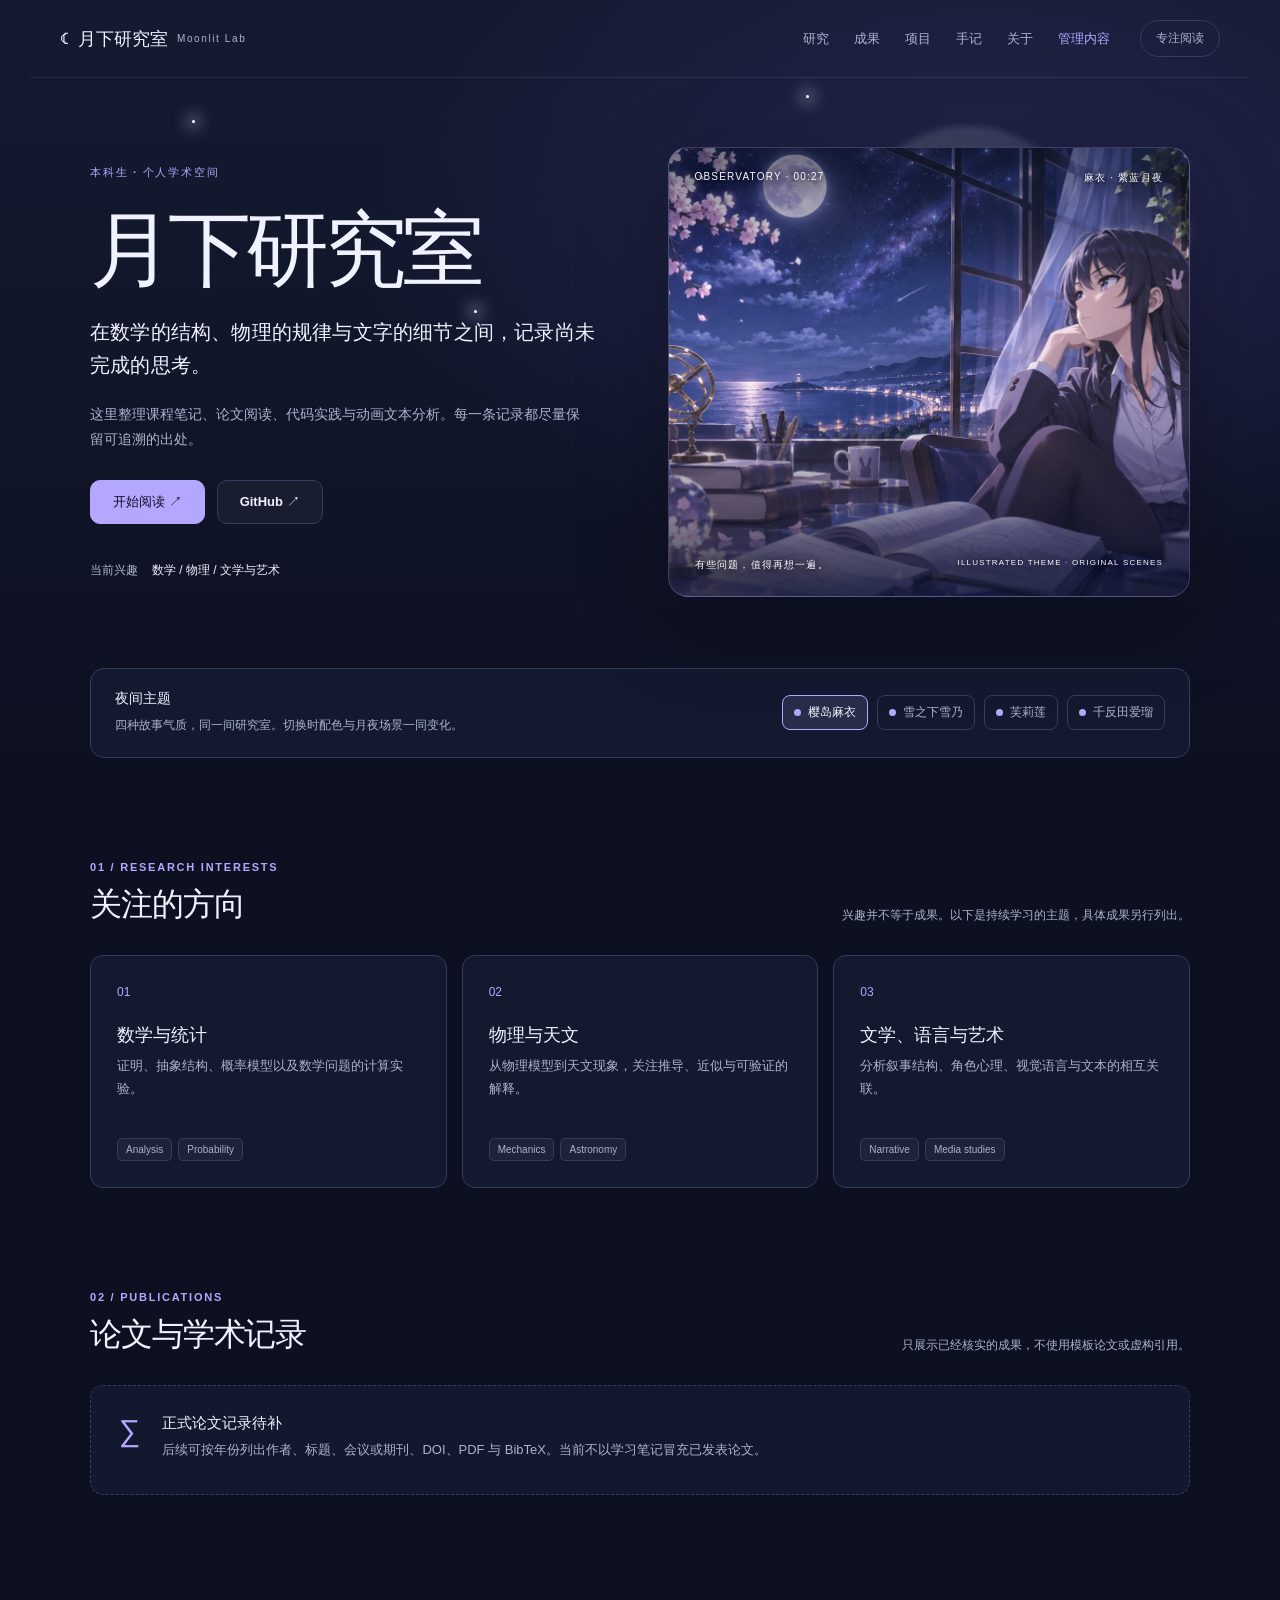
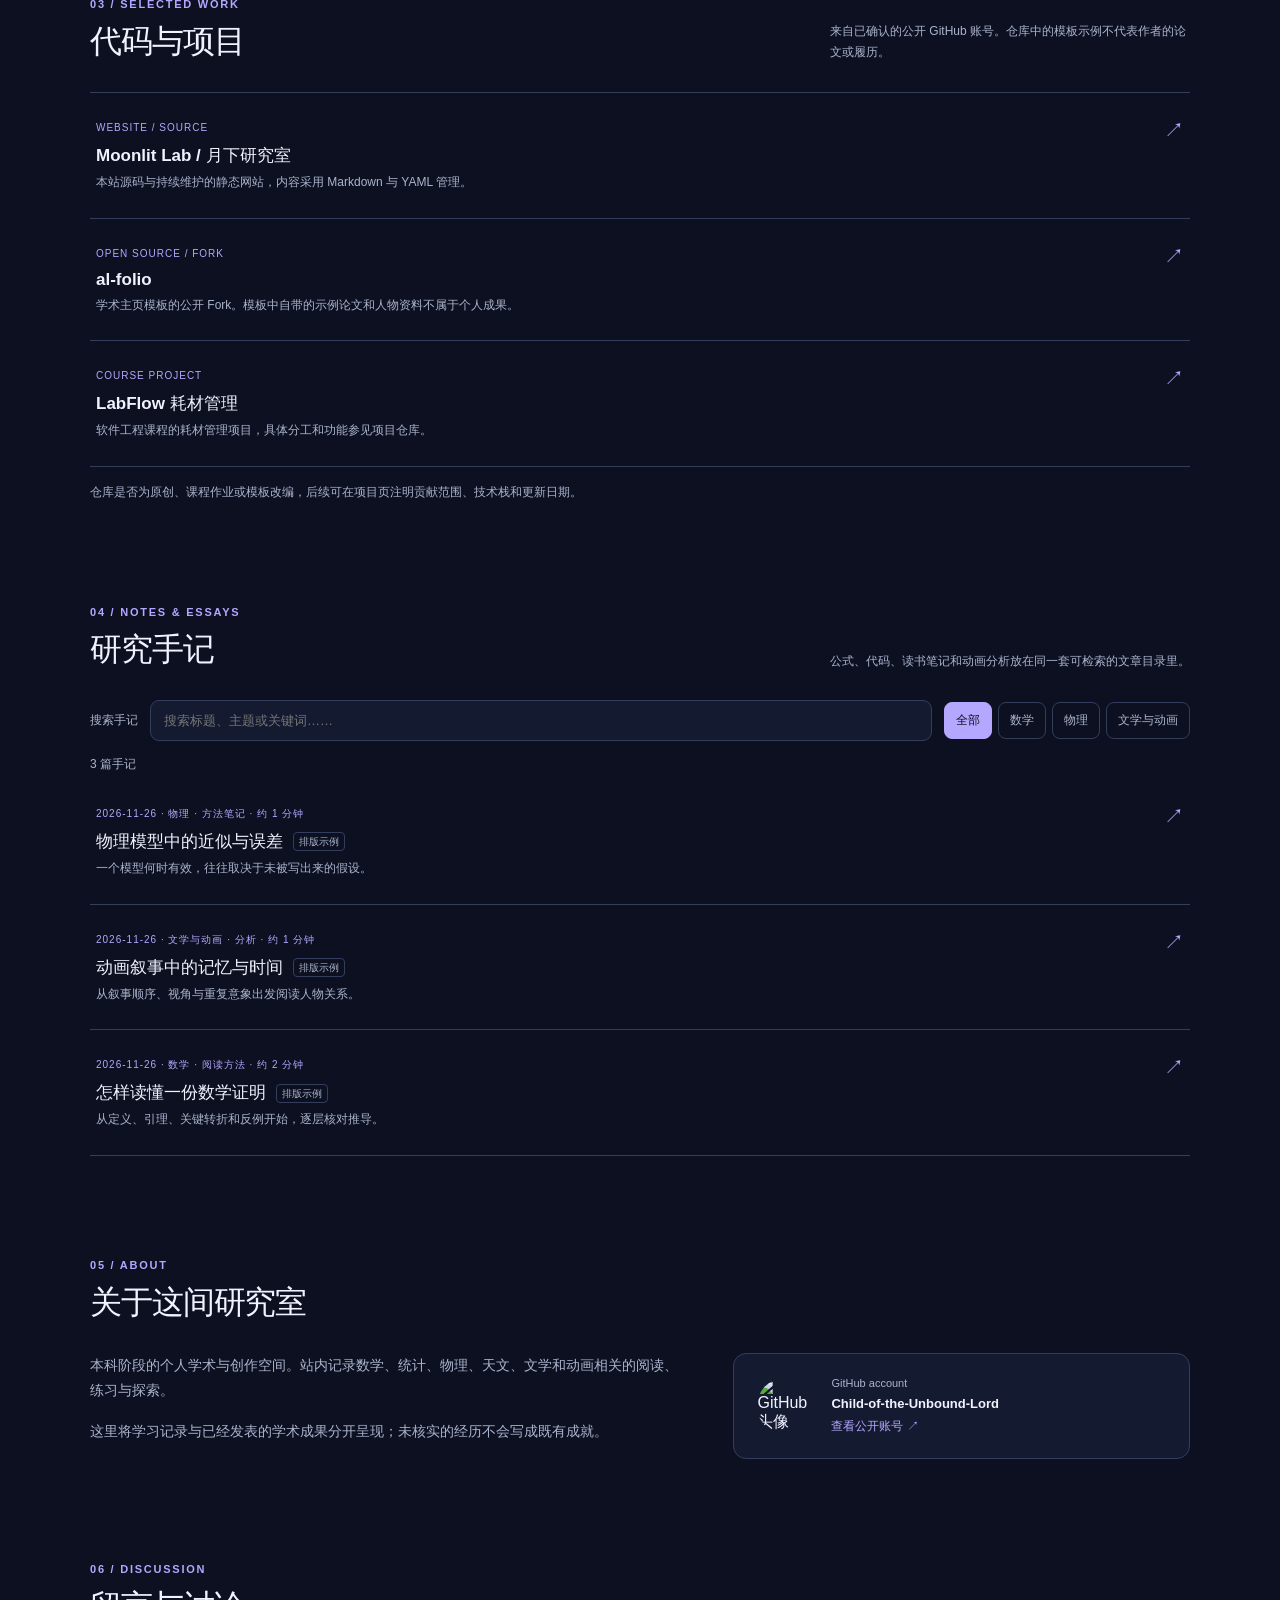
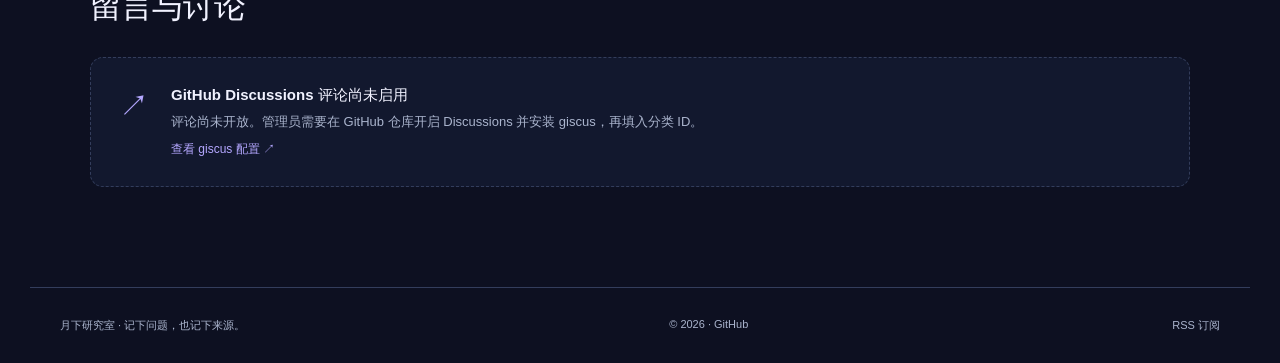
==== commit 84177f1f: "fix: strengthen Markdown editing, accessible article listings, publishing regression tests and workf" ====
--- a/docs/index.html
+++ b/docs/index.html
@@ -1,2 +1,2 @@
 <!DOCTYPE html>
-<html lang="zh-CN"><head><meta charset="utf-8"/><meta content="width=device-width,initial-scale=1" name="viewport"/><meta content="#11152b" name="theme-color"/><meta content="这里整理课程笔记、论文阅读、代码实践与动画文本分析。每一条记录都尽量保留可追溯的出处。" name="description"/><title>月下研究室 · Moonlit Lab</title><link href="https://child-of-the-unbound-lord.github.io/Song-of-Righteousness-in-Mathematics-and-Physics/" rel="canonical"/><meta content="website" property="og:type"/><meta content="月下研究室 · Moonlit Lab" property="og:title"/><meta content="数学、物理、文学与动画的个人学术空间。" property="og:description"/><meta content="https://child-of-the-unbound-lord.github.io/Song-of-Righteousness-in-Mathematics-and-Physics/" property="og:url"/><meta content="summary" name="twitter:card"/><link href="assets/favicon.svg" rel="icon" type="image/svg+xml"/><link href="assets/style.css" rel="stylesheet"/></head><body data-theme="mai"><div aria-hidden="true" class="sky"><i class="moon"></i><i class="star s1"></i><i class="star s2"></i><i class="star s3"></i><i class="star s4"></i><i class="star s5"></i></div><a class="skip" href="#main">跳到正文</a><header class="topbar"><a class="brand" href="#home">☾ <span>月下研究室</span><small>Moonlit Lab</small></a><nav aria-label="主导航"><a href="#research">研究</a><a href="#publications">成果</a><a href="#projects">项目</a><a href="#notes">手记</a><a href="#about">关于</a><a class="admin-link" href="admin/">管理内容</a></nav><button aria-pressed="false" class="icon-btn" id="read-mode" title="专注阅读模式">专注阅读</button></header><main id="main"><section class="hero" id="home"><div class="hero-copy"><div class="eyebrow">本科生 · 个人学术空间</div><h1>月下研究室</h1><p class="lead">在数学的结构、物理的规律与文字的细节之间，记录尚未完成的思考。</p><p class="intro">这里整理课程笔记、论文阅读、代码实践与动画文本分析。每一条记录都尽量保留可追溯的出处。</p><div class="actions"><a class="button primary" href="#notes">开始阅读 ↗</a><a class="button secondary" href="https://github.com/Child-of-the-Unbound-Lord" rel="noopener noreferrer" target="_blank">GitHub ↗</a></div><div class="status"><span>当前兴趣</span><b>数学 / 物理 / 文学与艺术</b></div></div><div aria-label="梦幻月夜与研究书桌的装饰场景" class="hero-art"><img alt="紫蓝海岸、月光与一间放着书的观星台。" class="theme-illustration" fetchpriority="high" height="740" id="theme-illustration" src="assets/themes/mai.webp" width="1100"/><div class="scene-head"><span>OBSERVATORY · 00:27</span><span id="theme-caption">麻衣 · 紫蓝月夜</span></div><div class="scene-foot">有些问题，值得再想一遍。<span>ILLUSTRATED THEME · ORIGINAL SCENES</span></div></div></section><section class="theme-panel"><div><b>夜间主题</b><p>四种故事气质，同一间研究室。切换时配色与月夜场景一同变化。</p></div><div aria-label="切换动漫主题" class="themes" role="group"><button aria-pressed="true" data-settheme="mai" title="紫蓝海岸、月光与一间放着书的观星台。"><i></i>樱岛麻衣</button><button aria-pressed="false" data-settheme="yukino" title="雪夜里的图书馆与澄净而安静的思考。"><i></i>雪之下雪乃</button><button aria-pressed="false" data-settheme="frieren" title="林间遗迹、星空与一段缓慢流动的时间。"><i></i>芙莉莲</button><button aria-pressed="false" data-settheme="eru" title="灯火、旧书与永远值得追问的好奇心。"><i></i>千反田爱瑠</button></div></section><section class="section" id="research"><div class="section-heading"><div><div class="kicker">01 / RESEARCH INTERESTS</div><h2>关注的方向</h2></div><p>兴趣并不等于成果。以下是持续学习的主题，具体成果另行列出。</p></div><div class="three"><article class="topic"><span class="num">01</span><h3>数学与统计</h3><p>证明、抽象结构、概率模型以及数学问题的计算实验。</p><div class="tags"><span>Analysis</span><span>Probability</span></div></article><article class="topic"><span class="num">02</span><h3>物理与天文</h3><p>从物理模型到天文现象，关注推导、近似与可验证的解释。</p><div class="tags"><span>Mechanics</span><span>Astronomy</span></div></article><article class="topic"><span class="num">03</span><h3>文学、语言与艺术</h3><p>分析叙事结构、角色心理、视觉语言与文本的相互关联。</p><div class="tags"><span>Narrative</span><span>Media studies</span></div></article></div></section><section class="section" id="publications"><div class="section-heading"><div><div class="kicker">02 / PUBLICATIONS</div><h2>论文与学术记录</h2></div><p>只展示已经核实的成果，不使用模板论文或虚构引用。</p></div><div class="empty"><div class="empty-icon">∑</div><div><b>正式论文记录待补</b><p>后续可按年份列出作者、标题、会议或期刊、DOI、PDF 与 BibTeX。当前不以学习笔记冒充已发表论文。</p></div></div></section><section class="section" id="projects"><div class="section-heading"><div><div class="kicker">03 / SELECTED WORK</div><h2>代码与项目</h2></div><p>来自已确认的公开 GitHub 账号。仓库中的模板示例不代表作者的论文或履历。</p></div><div class="project-list"><a class="project" href="https://github.com/Child-of-the-Unbound-Lord/Song-of-Righteousness-in-Mathematics-and-Physics" rel="noopener noreferrer" target="_blank"><div><small>WEBSITE / SOURCE</small><h3>Moonlit Lab / 月下研究室</h3><p>本站源码与持续维护的静态网站，内容采用 Markdown 与 YAML 管理。</p></div><span class="arrow">↗</span></a><a class="project" href="https://github.com/Child-of-the-Unbound-Lord/al-folio" rel="noopener noreferrer" target="_blank"><div><small>OPEN SOURCE / FORK</small><h3>al-folio</h3><p>学术主页模板的公开 Fork。模板中自带的示例论文和人物资料不属于个人成果。</p></div><span class="arrow">↗</span></a><a class="project" href="https://github.com/Child-of-the-Unbound-Lord/Git-project-for-the-web-design-exam" rel="noopener noreferrer" target="_blank"><div><small>COURSE PROJECT</small><h3>LabFlow 耗材管理</h3><p>软件工程课程的耗材管理项目，具体分工和功能参见项目仓库。</p></div><span class="arrow">↗</span></a></div><p class="detail">仓库是否为原创、课程作业或模板改编，后续可在项目页注明贡献范围、技术栈和更新日期。</p></section><section class="section" id="notes"><div class="section-heading"><div><div class="kicker">04 / NOTES &amp; ESSAYS</div><h2>研究手记</h2></div><p>公式、代码、读书笔记和动画分析放在同一套可检索的文章目录里。</p></div><div class="searchbar"><label for="query">搜索手记</label><input autocomplete="off" id="query" placeholder="搜索标题、主题或关键词……" type="search"/><div aria-label="文章分类" class="filter" role="group"><button aria-pressed="true" data-filter="all">全部</button><button aria-pressed="false" data-filter="math">数学</button><button aria-pressed="false" data-filter="physics">物理</button><button aria-pressed="false" data-filter="arts">文学与动画</button></div></div><div class="note-list" id="note-list"></div><p class="no-results" hidden="" id="no-results">没有找到匹配的文章。</p></section><section class="section" id="about"><div class="section-heading"><div><div class="kicker">05 / ABOUT</div><h2>关于这间研究室</h2></div></div><div class="about-grid"><div><p>本科阶段的个人学术与创作空间。站内记录数学、统计、物理、天文、文学和动画相关的阅读、练习与探索。</p><p>这里将学习记录与已经发表的学术成果分开呈现；未核实的经历不会写成既有成就。</p></div><aside class="identity"><img alt="GitHub 头像" height="56" src="https://github.com/Child-of-the-Unbound-Lord.png?size=112" width="56"/><div><small>GitHub account</small><strong>Child-of-the-Unbound-Lord</strong><a href="https://github.com/Child-of-the-Unbound-Lord" rel="noopener noreferrer" target="_blank">查看公开账号 ↗</a></div></aside></div></section><section class="section" id="comments"><div class="section-heading"><div><div class="kicker">06 / DISCUSSION</div><h2>留言与讨论</h2></div></div><div class="empty" id="comment-box"><div class="empty-icon">↗</div><div><b>GitHub Discussions 评论尚未启用</b><p>评论尚未开放。管理员需要在 GitHub 仓库开启 Discussions 并安装 giscus，再填入分类 ID。</p><a href="https://giscus.app/zh-CN" rel="noopener noreferrer" target="_blank">查看 giscus 配置 ↗</a></div></div></section></main><footer><span>月下研究室 · 记下问题，也记下来源。</span><span>© <span id="year"></span> · <a href="https://github.com/Child-of-the-Unbound-Lord">GitHub</a></span></footer><script src="assets/data.js"></script><script src="assets/app.js"></script><script src="assets/comments.js"></script></body></html>
+<html lang="zh-CN"><head><meta charset="utf-8"/><meta content="width=device-width,initial-scale=1" name="viewport"/><meta content="#11152b" name="theme-color"/><meta content="这里整理课程笔记、论文阅读、代码实践与动画文本分析。每一条记录都尽量保留可追溯的出处。" name="description"/><title>月下研究室 · Moonlit Lab</title><link href="https://child-of-the-unbound-lord.github.io/Song-of-Righteousness-in-Mathematics-and-Physics/" rel="canonical"/><meta content="website" property="og:type"/><meta content="月下研究室 · Moonlit Lab" property="og:title"/><meta content="这里整理课程笔记、论文阅读、代码实践与动画文本分析。每一条记录都尽量保留可追溯的出处。" property="og:description"/><meta content="https://child-of-the-unbound-lord.github.io/Song-of-Righteousness-in-Mathematics-and-Physics/" property="og:url"/><meta content="summary" name="twitter:card"/><link href="assets/favicon.svg" rel="icon" type="image/svg+xml"/><link href="assets/style.css" rel="stylesheet"/><link href="feed.xml" rel="alternate" title="月下研究室 · 研究手记" type="application/rss+xml"/><meta content="https://child-of-the-unbound-lord.github.io/Song-of-Righteousness-in-Mathematics-and-Physics/assets/themes/mai.webp" property="og:image"/></head><body data-theme="mai"><div aria-hidden="true" class="sky"><i class="moon"></i><i class="star s1"></i><i class="star s2"></i><i class="star s3"></i><i class="star s4"></i><i class="star s5"></i></div><a class="skip" href="#main">跳到正文</a><header class="topbar"><a class="brand" href="#home">☾ <span>月下研究室</span><small>Moonlit Lab</small></a><nav aria-label="主导航"><a href="#research">研究</a><a href="#publications">成果</a><a href="#projects">项目</a><a href="#notes">手记</a><a href="#about">关于</a><a class="admin-link" href="admin/">管理内容</a></nav><button aria-pressed="false" class="icon-btn" id="read-mode" title="专注阅读模式">专注阅读</button></header><main id="main"><section class="hero" id="home"><div class="hero-copy"><div class="eyebrow">本科生 · 个人学术空间</div><h1>月下研究室</h1><p class="lead">在数学的结构、物理的规律与文字的细节之间，记录尚未完成的思考。</p><p class="intro">这里整理课程笔记、论文阅读、代码实践与动画文本分析。每一条记录都尽量保留可追溯的出处。</p><div class="actions"><a class="button primary" href="#notes">开始阅读 ↗</a><a class="button secondary" href="https://github.com/Child-of-the-Unbound-Lord" rel="noopener noreferrer" target="_blank">GitHub ↗</a></div><div class="status"><span>当前兴趣</span><b>数学 / 物理 / 文学与艺术</b></div></div><div aria-label="梦幻月夜与研究书桌的装饰场景" class="hero-art"><img alt="紫蓝海岸、月光与一间放着书的观星台。" class="theme-illustration" fetchpriority="high" height="740" id="theme-illustration" src="assets/themes/mai.webp" width="1100"/><div class="scene-head"><span>OBSERVATORY · 00:27</span><span id="theme-caption">麻衣 · 紫蓝月夜</span></div><div class="scene-foot">有些问题，值得再想一遍。<span>ILLUSTRATED THEME · ORIGINAL SCENES</span></div></div></section><section class="theme-panel"><div><b>夜间主题</b><p>四种故事气质，同一间研究室。切换时配色与月夜场景一同变化。</p></div><div aria-label="切换动漫主题" class="themes" role="group"><button aria-pressed="true" data-settheme="mai" title="紫蓝海岸、月光与一间放着书的观星台。"><i></i>樱岛麻衣</button><button aria-pressed="false" data-settheme="yukino" title="雪夜里的图书馆与澄净而安静的思考。"><i></i>雪之下雪乃</button><button aria-pressed="false" data-settheme="frieren" title="林间遗迹、星空与一段缓慢流动的时间。"><i></i>芙莉莲</button><button aria-pressed="false" data-settheme="eru" title="灯火、旧书与永远值得追问的好奇心。"><i></i>千反田爱瑠</button></div></section><section class="section" id="research"><div class="section-heading"><div><div class="kicker">01 / RESEARCH INTERESTS</div><h2>关注的方向</h2></div><p>兴趣并不等于成果。以下是持续学习的主题，具体成果另行列出。</p></div><div class="three"><article class="topic"><span class="num">01</span><h3>数学与统计</h3><p>证明、抽象结构、概率模型以及数学问题的计算实验。</p><div class="tags"><span>Analysis</span><span>Probability</span></div></article><article class="topic"><span class="num">02</span><h3>物理与天文</h3><p>从物理模型到天文现象，关注推导、近似与可验证的解释。</p><div class="tags"><span>Mechanics</span><span>Astronomy</span></div></article><article class="topic"><span class="num">03</span><h3>文学、语言与艺术</h3><p>分析叙事结构、角色心理、视觉语言与文本的相互关联。</p><div class="tags"><span>Narrative</span><span>Media studies</span></div></article></div></section><section class="section" id="publications"><div class="section-heading"><div><div class="kicker">02 / PUBLICATIONS</div><h2>论文与学术记录</h2></div><p>只展示已经核实的成果，不使用模板论文或虚构引用。</p></div><div class="empty"><div class="empty-icon">∑</div><div><b>正式论文记录待补</b><p>后续可按年份列出作者、标题、会议或期刊、DOI、PDF 与 BibTeX。当前不以学习笔记冒充已发表论文。</p></div></div></section><section class="section" id="projects"><div class="section-heading"><div><div class="kicker">03 / SELECTED WORK</div><h2>代码与项目</h2></div><p>来自已确认的公开 GitHub 账号。仓库中的模板示例不代表作者的论文或履历。</p></div><div class="project-list"><a class="project" href="https://github.com/Child-of-the-Unbound-Lord/Song-of-Righteousness-in-Mathematics-and-Physics" rel="noopener noreferrer" target="_blank"><div><small>WEBSITE / SOURCE</small><h3>Moonlit Lab / 月下研究室</h3><p>本站源码与持续维护的静态网站，内容采用 Markdown 与 YAML 管理。</p></div><span class="arrow">↗</span></a><a class="project" href="https://github.com/Child-of-the-Unbound-Lord/al-folio" rel="noopener noreferrer" target="_blank"><div><small>OPEN SOURCE / FORK</small><h3>al-folio</h3><p>学术主页模板的公开 Fork。模板中自带的示例论文和人物资料不属于个人成果。</p></div><span class="arrow">↗</span></a><a class="project" href="https://github.com/Child-of-the-Unbound-Lord/Git-project-for-the-web-design-exam" rel="noopener noreferrer" target="_blank"><div><small>COURSE PROJECT</small><h3>LabFlow 耗材管理</h3><p>软件工程课程的耗材管理项目，具体分工和功能参见项目仓库。</p></div><span class="arrow">↗</span></a></div><p class="detail">仓库是否为原创、课程作业或模板改编，后续可在项目页注明贡献范围、技术栈和更新日期。</p></section><section class="section" id="notes"><div class="section-heading"><div><div class="kicker">04 / NOTES &amp; ESSAYS</div><h2>研究手记</h2></div><p>公式、代码、读书笔记和动画分析放在同一套可检索的文章目录里。</p></div><div class="searchbar"><label for="query">搜索手记</label><input autocomplete="off" id="query" placeholder="搜索标题、主题或关键词……" type="search"/><div aria-label="文章分类" class="filter" role="group"><button aria-pressed="true" data-filter="all">全部</button><button aria-pressed="false" data-filter="math">数学</button><button aria-pressed="false" data-filter="physics">物理</button><button aria-pressed="false" data-filter="arts">文学与动画</button></div></div><p aria-live="polite" class="result-count" id="search-result-count" role="status"></p><div class="note-list" id="note-list"><a class="note" href="posts/models-and-errors.html"><div><small>2026-11-26 · 物理 · 方法笔记 · 约 1 分钟</small><h3>物理模型中的近似与误差<em>排版示例</em></h3><p>一个模型何时有效，往往取决于未被写出来的假设。</p></div><span aria-hidden="true">↗</span></a><a class="note" href="posts/narrative-and-memory.html"><div><small>2026-11-26 · 文学与动画 · 分析 · 约 1 分钟</small><h3>动画叙事中的记忆与时间<em>排版示例</em></h3><p>从叙事顺序、视角与重复意象出发阅读人物关系。</p></div><span aria-hidden="true">↗</span></a><a class="note" href="posts/proof-reading.html"><div><small>2026-11-26 · 数学 · 阅读方法 · 约 2 分钟</small><h3>怎样读懂一份数学证明<em>排版示例</em></h3><p>从定义、引理、关键转折和反例开始，逐层核对推导。</p></div><span aria-hidden="true">↗</span></a></div><p class="no-results" hidden="" id="no-results">没有找到匹配的文章。</p></section><section class="section" id="about"><div class="section-heading"><div><div class="kicker">05 / ABOUT</div><h2>关于这间研究室</h2></div></div><div class="about-grid"><div><p>本科阶段的个人学术与创作空间。站内记录数学、统计、物理、天文、文学和动画相关的阅读、练习与探索。</p><p>这里将学习记录与已经发表的学术成果分开呈现；未核实的经历不会写成既有成就。</p></div><aside class="identity"><img alt="GitHub 头像" height="56" src="https://github.com/Child-of-the-Unbound-Lord.png?size=112" width="56"/><div><small>GitHub account</small><strong>Child-of-the-Unbound-Lord</strong><a href="https://github.com/Child-of-the-Unbound-Lord" rel="noopener noreferrer" target="_blank">查看公开账号 ↗</a></div></aside></div></section><section class="section" id="comments"><div class="section-heading"><div><div class="kicker">06 / DISCUSSION</div><h2>留言与讨论</h2></div></div><div class="empty" id="comment-box"><div class="empty-icon">↗</div><div><b>GitHub Discussions 评论尚未启用</b><p>评论尚未开放。管理员需要在 GitHub 仓库开启 Discussions 并安装 giscus，再填入分类 ID。</p><a href="https://giscus.app/zh-CN" rel="noopener noreferrer" target="_blank">查看 giscus 配置 ↗</a></div></div></section></main><footer><span>月下研究室 · 记下问题，也记下来源。</span><span>© <span id="year"></span> · <a href="https://github.com/Child-of-the-Unbound-Lord">GitHub</a></span><a href="feed.xml" title="订阅最新文章">RSS 订阅</a></footer><script src="assets/data.js"></script><script src="assets/app.js"></script><script src="assets/comments.js"></script></body></html>
--- a/docs/assets/style.css
+++ b/docs/assets/style.css
@@ -17,3 +17,12 @@
 .publication-links a,.publication-links button{font-size:12px;color:var(--accent);background:none;border:0;padding:0;cursor:pointer}
 #comments #comment-box:not(.empty){min-height:200px}
 @media(max-width:580px){.hero-art{height:360px}.theme-illustration{object-position:57% 50%}.scene-head,.scene-foot{left:18px;right:18px}}
+
+/* Search feedback and typography improvements */
+.result-count{font-size:12px;color:var(--muted);margin:10px 0 3px;min-height:1.5em}
+@media(max-width:580px){.theme-panel .themes{width:100%}.theme-panel .themes button{flex:1 1 calc(50% - 8px)}.topbar nav{flex-wrap:wrap;justify-content:flex-start;gap:11px 17px}}
+
+/* Optional links are edited from Pages CMS, not from HTML templates. */
+.contact-links{display:flex;flex-wrap:wrap;gap:8px 16px;margin-top:5px}
+.contact-links a{font-size:11px;color:var(--accent);text-underline-offset:3px}
+.contact-links a:hover{text-decoration:underline}
